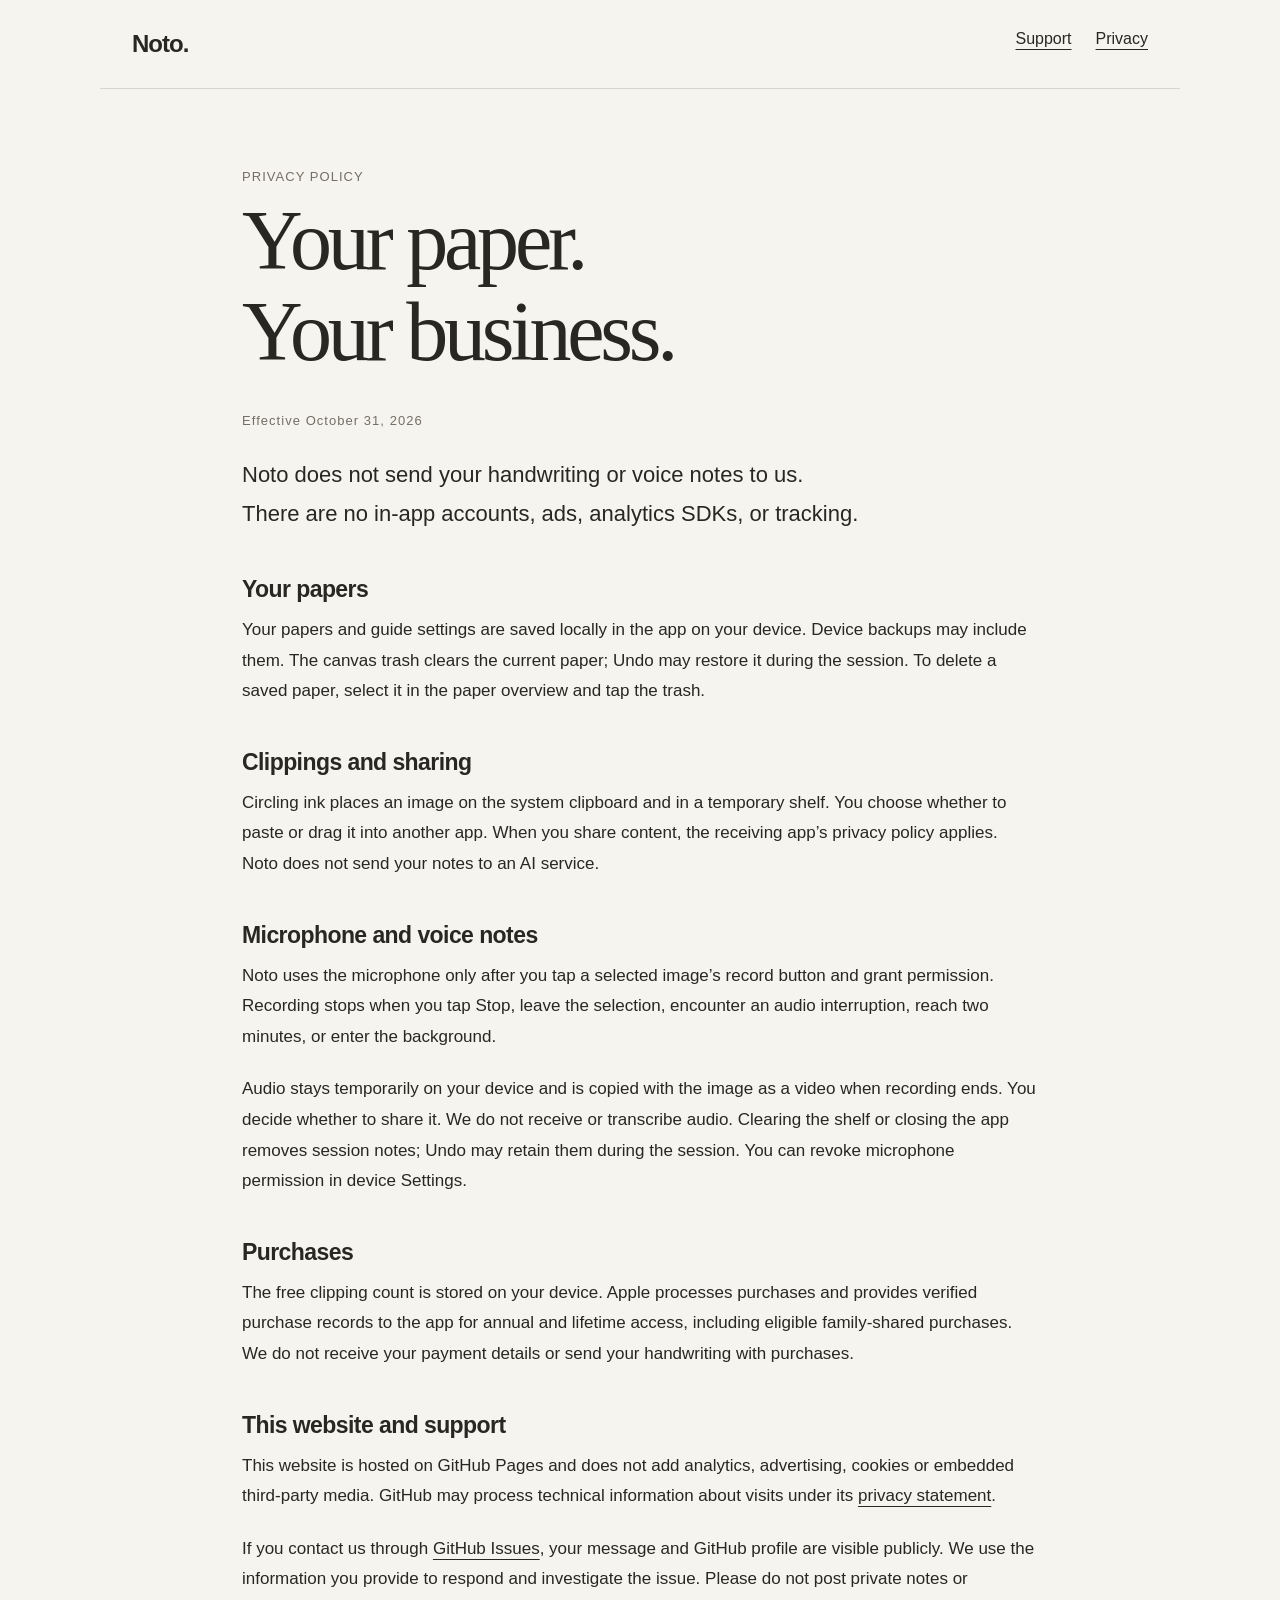
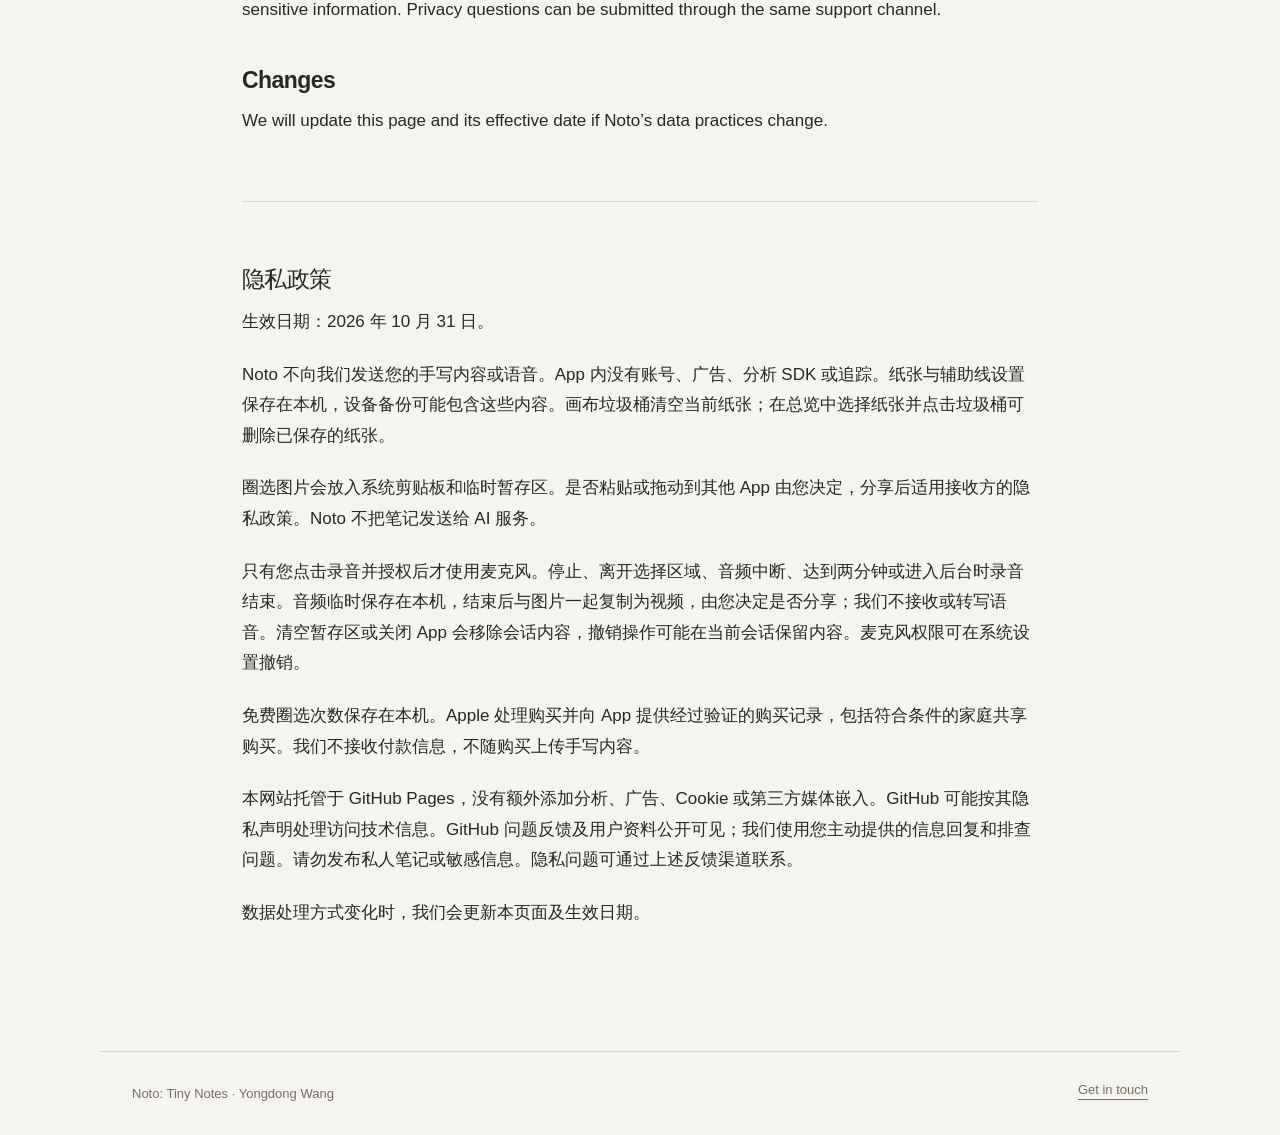
==== privacy.html @ f9ec910e "Publish Noto support and privacy website" ====
<!doctype html><html lang="en"><head><meta charset="utf-8"><meta name="viewport" content="width=device-width,initial-scale=1"><meta name="description" content="Noto: Tiny Notes — a quiet place to write. Support, help and privacy."><title>Privacy · Noto</title><link rel="stylesheet" href="style.css"></head><body><header><a class="brand" href="index.html">Noto.</a><nav aria-label="Main navigation"><a href="support.html">Support</a><a href="privacy.html">Privacy</a></nav></header><main><div class="eyebrow">PRIVACY POLICY</div><h1>Your paper.<br>Your business.</h1><p class="meta">Effective October 31, 2026</p><p class="lead">Noto does not send your handwriting or voice notes to us. There are no in-app accounts, ads, analytics SDKs, or tracking.</p><h2>Your papers</h2><p>Your papers and guide settings are saved locally in the app on your device. Device backups may include them. The canvas trash clears the current paper; Undo may restore it during the session. To delete a saved paper, select it in the paper overview and tap the trash.</p><h2>Clippings and sharing</h2><p>Circling ink places an image on the system clipboard and in a temporary shelf. You choose whether to paste or drag it into another app. When you share content, the receiving app’s privacy policy applies. Noto does not send your notes to an AI service.</p><h2>Microphone and voice notes</h2><p>Noto uses the microphone only after you tap a selected image’s record button and grant permission. Recording stops when you tap Stop, leave the selection, encounter an audio interruption, reach two minutes, or enter the background.</p><p>Audio stays temporarily on your device and is copied with the image as a video when recording ends. You decide whether to share it. We do not receive or transcribe audio. Clearing the shelf or closing the app removes session notes; Undo may retain them during the session. You can revoke microphone permission in device Settings.</p><h2>Purchases</h2><p>The free clipping count is stored on your device. Apple processes purchases and provides verified purchase records to the app for annual and lifetime access, including eligible family-shared purchases. We do not receive your payment details or send your handwriting with purchases.</p><h2>This website and support</h2><p>This website is hosted on GitHub Pages and does not add analytics, advertising, cookies or embedded third-party media. GitHub may process technical information about visits under its <a href="https://docs.github.com/en/site-policy/privacy-policies/github-general-privacy-statement">privacy statement</a>.</p><p>If you contact us through <a href="https://github.com/mikewang817/noto-support/issues">GitHub Issues</a>, your message and GitHub profile are visible publicly. We use the information you provide to respond and investigate the issue. Please do not post private notes or sensitive information. Privacy questions can be submitted through the same support channel.</p><h2>Changes</h2><p>We will update this page and its effective date if Noto’s data practices change.</p><section class="translation" lang="zh-Hans"><h2>隐私政策</h2><p>生效日期：2026 年 10 月 31 日。</p><p>Noto 不向我们发送您的手写内容或语音。App 内没有账号、广告、分析 SDK 或追踪。纸张与辅助线设置保存在本机，设备备份可能包含这些内容。画布垃圾桶清空当前纸张；在总览中选择纸张并点击垃圾桶可删除已保存的纸张。</p><p>圈选图片会放入系统剪贴板和临时暂存区。是否粘贴或拖动到其他 App 由您决定，分享后适用接收方的隐私政策。Noto 不把笔记发送给 AI 服务。</p><p>只有您点击录音并授权后才使用麦克风。停止、离开选择区域、音频中断、达到两分钟或进入后台时录音结束。音频临时保存在本机，结束后与图片一起复制为视频，由您决定是否分享；我们不接收或转写语音。清空暂存区或关闭 App 会移除会话内容，撤销操作可能在当前会话保留内容。麦克风权限可在系统设置撤销。</p><p>免费圈选次数保存在本机。Apple 处理购买并向 App 提供经过验证的购买记录，包括符合条件的家庭共享购买。我们不接收付款信息，不随购买上传手写内容。</p><p>本网站托管于 GitHub Pages，没有额外添加分析、广告、Cookie 或第三方媒体嵌入。GitHub 可能按其隐私声明处理访问技术信息。GitHub 问题反馈及用户资料公开可见；我们使用您主动提供的信息回复和排查问题。请勿发布私人笔记或敏感信息。隐私问题可通过上述反馈渠道联系。</p><p>数据处理方式变化时，我们会更新本页面及生效日期。</p></section></main><footer><p>Noto: Tiny Notes · Yongdong Wang</p><a href="https://github.com/mikewang817/noto-support/issues">Get in touch</a></footer></body></html>
---- style.css ----
*{box-sizing:border-box}html{background:#f6f4ef;color:#282723;font-family:-apple-system,BlinkMacSystemFont,"Segoe UI",sans-serif}body{margin:0}a{color:inherit;text-underline-offset:5px}a:hover{color:#796344}a:focus-visible{outline:2px solid #796344;outline-offset:6px}header,footer{max-width:1080px;margin:auto;padding:30px 32px;display:flex;justify-content:space-between;gap:24px;flex-wrap:wrap}header{border-bottom:1px solid #d8d4cc}nav{display:flex;gap:24px}.brand{text-decoration:none;font-weight:650;letter-spacing:-.04em;font-size:24px}main{max-width:860px;margin:auto;padding:80px 32px 100px}h1{font-family:Georgia,serif;font-weight:400;font-size:clamp(44px,8vw,84px);line-height:1.08;letter-spacing:-.05em;margin:12px 0 32px}h2{font-size:23px;font-weight:550;letter-spacing:-.025em;margin:42px 0 12px}p,li{font-size:17px;line-height:1.8}p{margin:12px 0 22px}.eyebrow,.meta{font-size:13px;letter-spacing:.08em;color:#746f64}.lead{font-size:22px;max-width:620px}.mark{width:240px;height:180px;object-fit:contain;margin:0 0 28px;mix-blend-mode:multiply}.rule{border:0;border-top:1px solid #d8d4cc;margin:54px 0}.steps{display:grid;grid-template-columns:50px 1fr;gap:12px;margin:32px 0}.steps span{font-family:Georgia,serif;color:#8b8170;font-size:28px}.steps h2{margin:0}.steps p{margin-top:6px}.links{display:flex;gap:28px;flex-wrap:wrap;margin-top:36px}.translation{border-top:1px solid #d8d4cc;margin-top:64px;padding-top:20px}footer{border-top:1px solid #d8d4cc;color:#746f64;font-size:13px}footer p{font-size:13px;margin:0}details{border-bottom:1px solid #d8d4cc;padding:22px 0}summary{cursor:pointer;font-size:19px;line-height:1.5}details p{max-width:700px}.notice{border-left:2px solid #b8ac97;padding-left:20px}@media(max-width:520px){header,footer{padding:24px}nav{gap:16px}main{padding:52px 24px 72px}.lead{font-size:20px}}
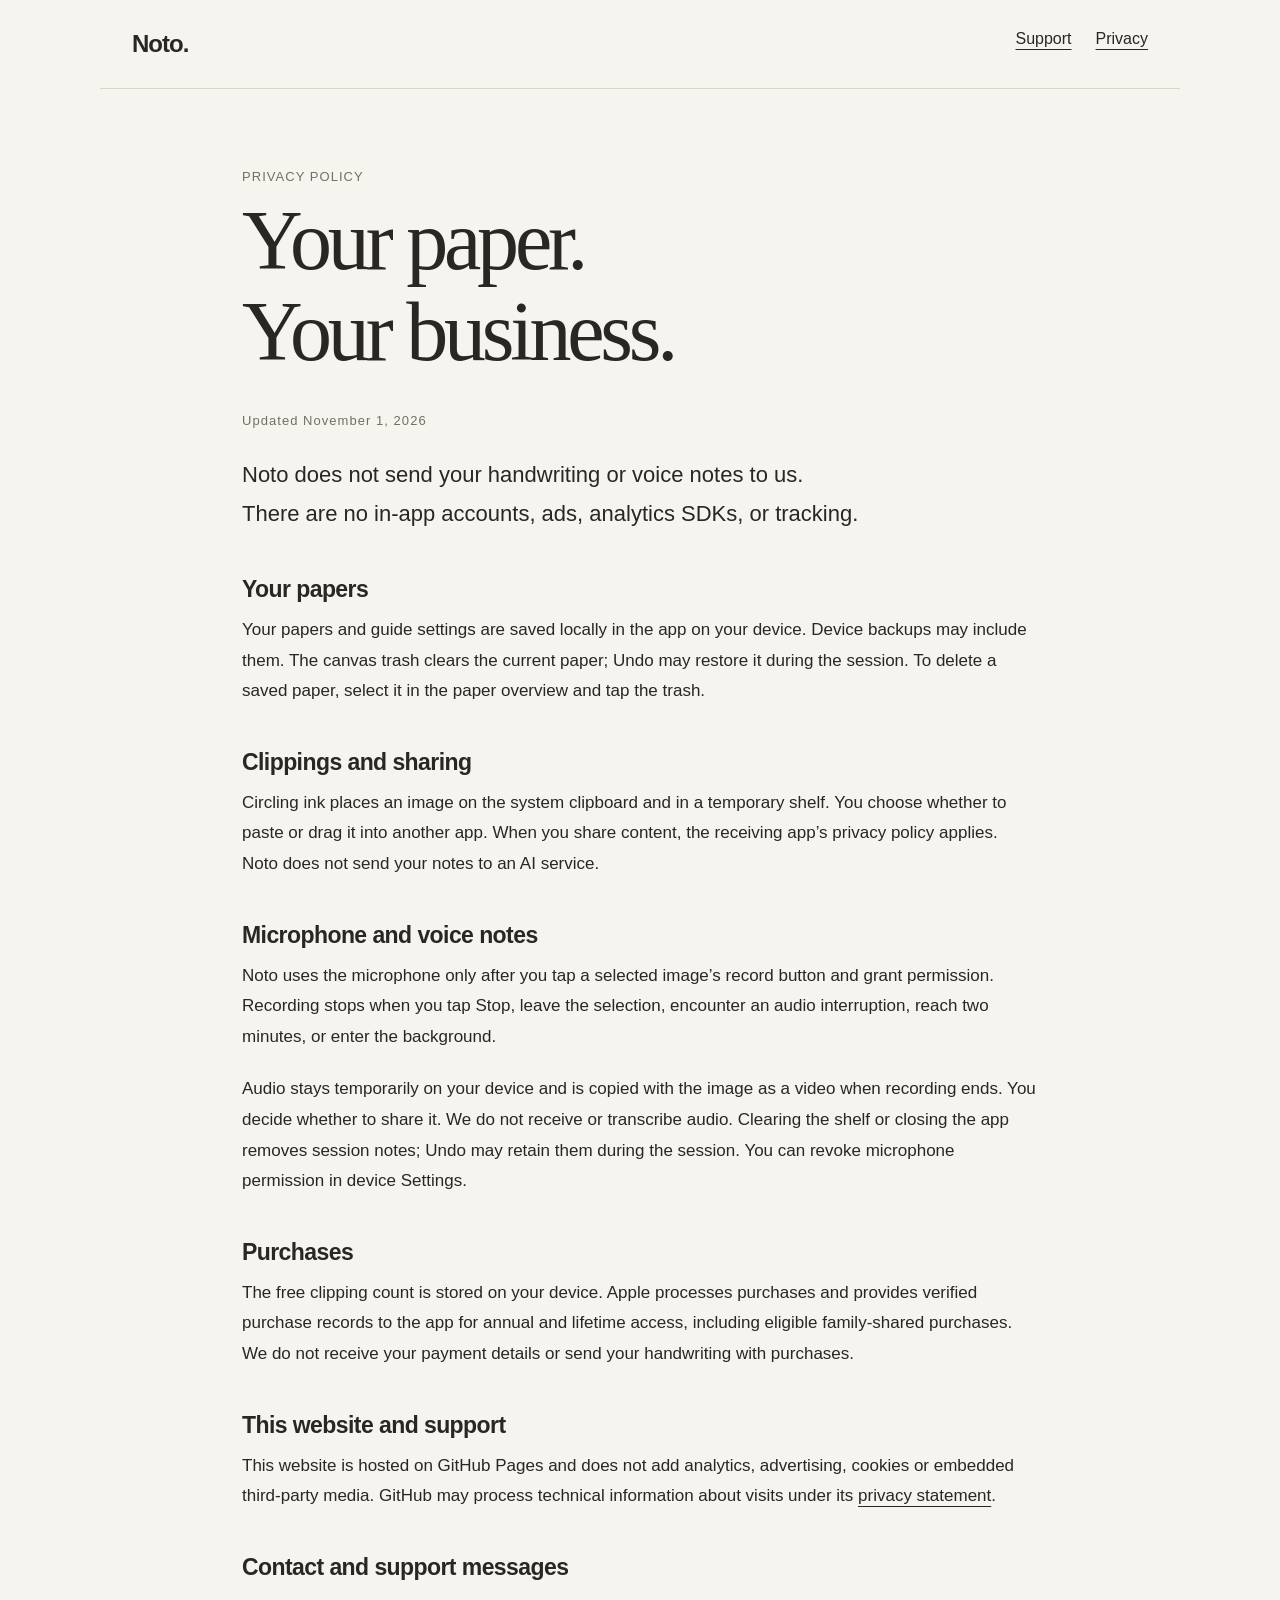
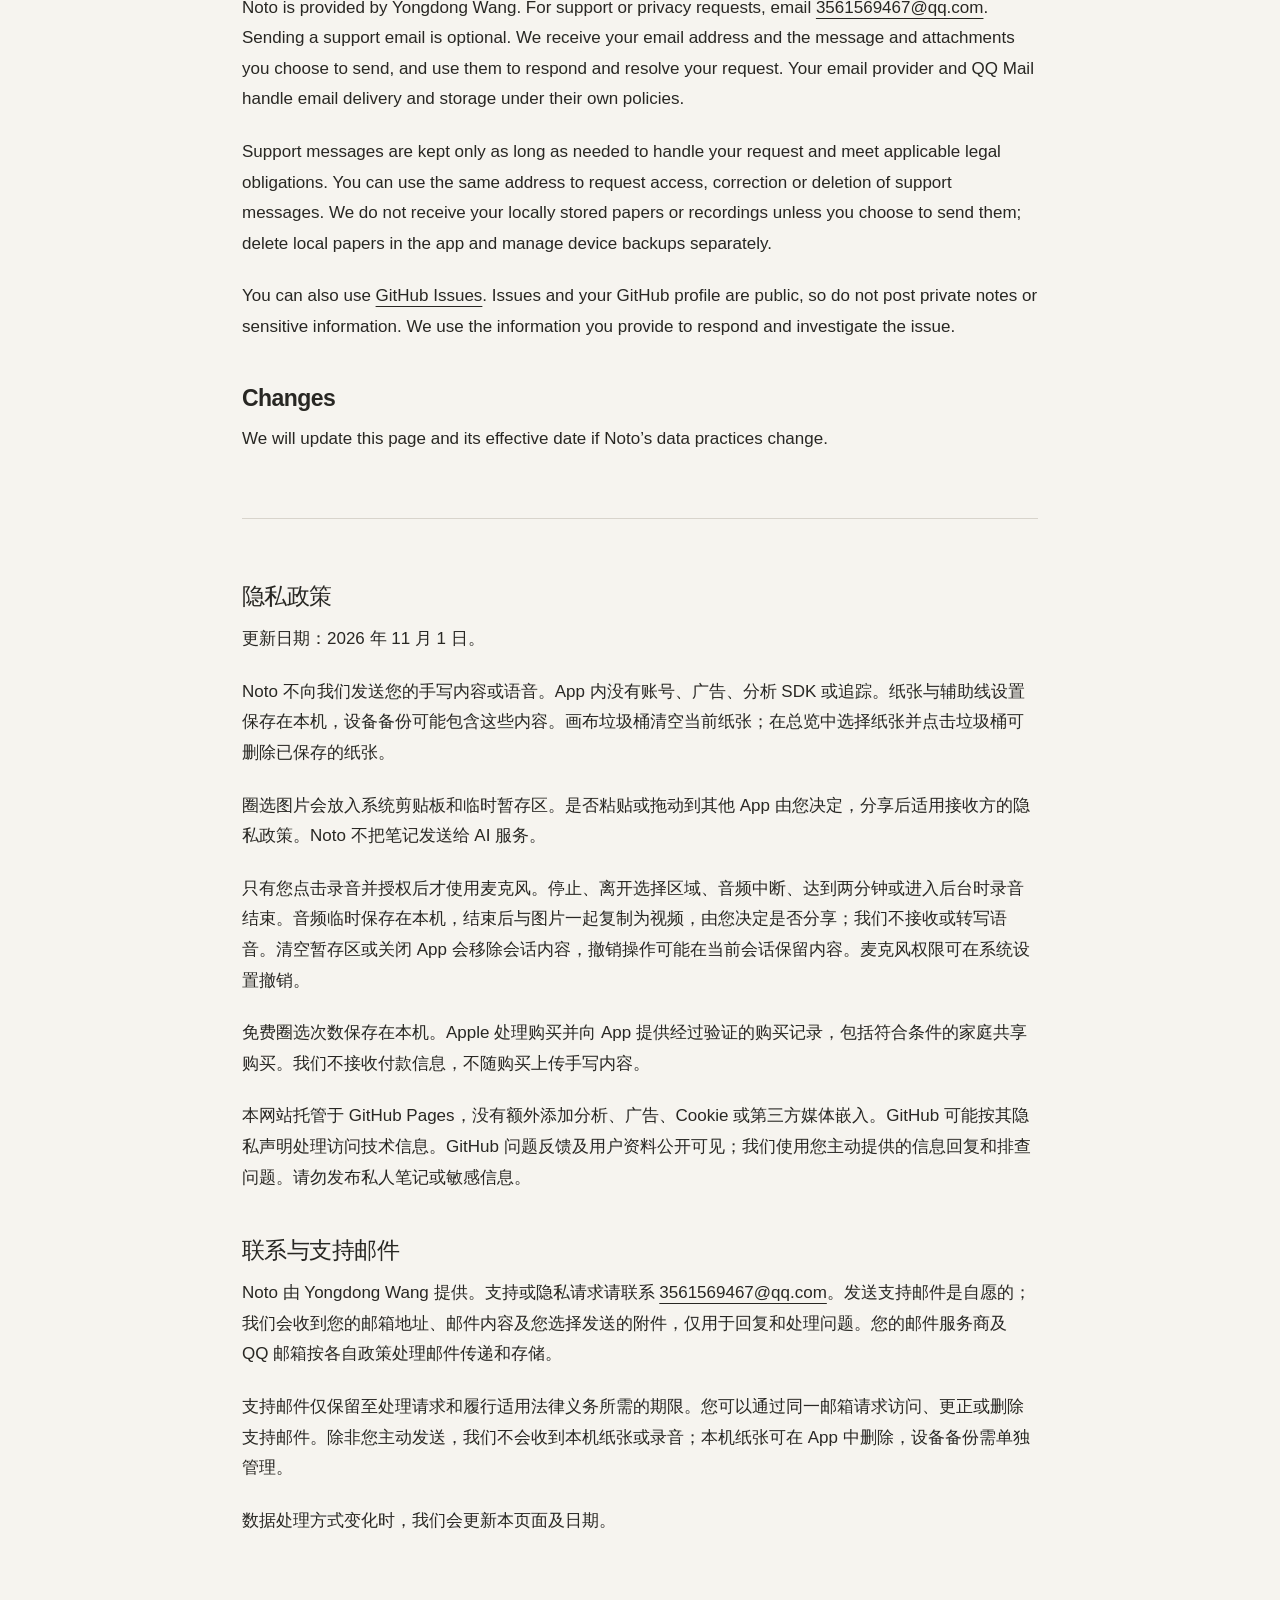
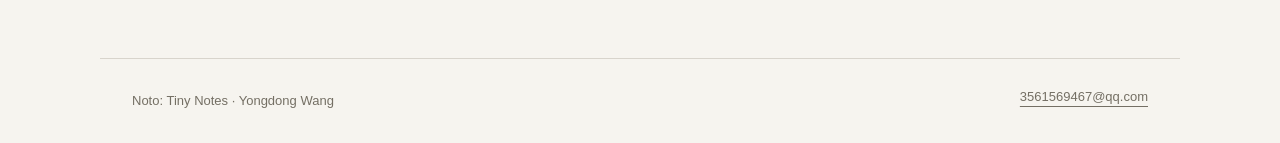
==== commit 84118240: "Clarify Noto privacy policy and email support handling" ====
--- a/privacy.html
+++ b/privacy.html
@@ -1 +1 @@
-<!doctype html><html lang="en"><head><meta charset="utf-8"><meta name="viewport" content="width=device-width,initial-scale=1"><meta name="description" content="Noto: Tiny Notes — a quiet place to write. Support, help and privacy."><title>Privacy · Noto</title><link rel="stylesheet" href="style.css"></head><body><header><a class="brand" href="index.html">Noto.</a><nav aria-label="Main navigation"><a href="support.html">Support</a><a href="privacy.html">Privacy</a></nav></header><main><div class="eyebrow">PRIVACY POLICY</div><h1>Your paper.<br>Your business.</h1><p class="meta">Effective October 31, 2026</p><p class="lead">Noto does not send your handwriting or voice notes to us. There are no in-app accounts, ads, analytics SDKs, or tracking.</p><h2>Your papers</h2><p>Your papers and guide settings are saved locally in the app on your device. Device backups may include them. The canvas trash clears the current paper; Undo may restore it during the session. To delete a saved paper, select it in the paper overview and tap the trash.</p><h2>Clippings and sharing</h2><p>Circling ink places an image on the system clipboard and in a temporary shelf. You choose whether to paste or drag it into another app. When you share content, the receiving app’s privacy policy applies. Noto does not send your notes to an AI service.</p><h2>Microphone and voice notes</h2><p>Noto uses the microphone only after you tap a selected image’s record button and grant permission. Recording stops when you tap Stop, leave the selection, encounter an audio interruption, reach two minutes, or enter the background.</p><p>Audio stays temporarily on your device and is copied with the image as a video when recording ends. You decide whether to share it. We do not receive or transcribe audio. Clearing the shelf or closing the app removes session notes; Undo may retain them during the session. You can revoke microphone permission in device Settings.</p><h2>Purchases</h2><p>The free clipping count is stored on your device. Apple processes purchases and provides verified purchase records to the app for annual and lifetime access, including eligible family-shared purchases. We do not receive your payment details or send your handwriting with purchases.</p><h2>This website and support</h2><p>This website is hosted on GitHub Pages and does not add analytics, advertising, cookies or embedded third-party media. GitHub may process technical information about visits under its <a href="https://docs.github.com/en/site-policy/privacy-policies/github-general-privacy-statement">privacy statement</a>.</p><p>If you contact us through <a href="https://github.com/mikewang817/noto-support/issues">GitHub Issues</a>, your message and GitHub profile are visible publicly. We use the information you provide to respond and investigate the issue. Please do not post private notes or sensitive information. Privacy questions can be submitted through the same support channel.</p><h2>Changes</h2><p>We will update this page and its effective date if Noto’s data practices change.</p><section class="translation" lang="zh-Hans"><h2>隐私政策</h2><p>生效日期：2026 年 10 月 31 日。</p><p>Noto 不向我们发送您的手写内容或语音。App 内没有账号、广告、分析 SDK 或追踪。纸张与辅助线设置保存在本机，设备备份可能包含这些内容。画布垃圾桶清空当前纸张；在总览中选择纸张并点击垃圾桶可删除已保存的纸张。</p><p>圈选图片会放入系统剪贴板和临时暂存区。是否粘贴或拖动到其他 App 由您决定，分享后适用接收方的隐私政策。Noto 不把笔记发送给 AI 服务。</p><p>只有您点击录音并授权后才使用麦克风。停止、离开选择区域、音频中断、达到两分钟或进入后台时录音结束。音频临时保存在本机，结束后与图片一起复制为视频，由您决定是否分享；我们不接收或转写语音。清空暂存区或关闭 App 会移除会话内容，撤销操作可能在当前会话保留内容。麦克风权限可在系统设置撤销。</p><p>免费圈选次数保存在本机。Apple 处理购买并向 App 提供经过验证的购买记录，包括符合条件的家庭共享购买。我们不接收付款信息，不随购买上传手写内容。</p><p>本网站托管于 GitHub Pages，没有额外添加分析、广告、Cookie 或第三方媒体嵌入。GitHub 可能按其隐私声明处理访问技术信息。GitHub 问题反馈及用户资料公开可见；我们使用您主动提供的信息回复和排查问题。请勿发布私人笔记或敏感信息。隐私问题可通过上述反馈渠道联系。</p><p>数据处理方式变化时，我们会更新本页面及生效日期。</p></section></main><footer><p>Noto: Tiny Notes · Yongdong Wang</p><a href="https://github.com/mikewang817/noto-support/issues">Get in touch</a></footer></body></html>+<!doctype html><html lang="en"><head><meta charset="utf-8"><meta name="viewport" content="width=device-width,initial-scale=1"><meta name="description" content="Noto: Tiny Notes — a quiet place to write. Support, help and privacy."><title>Privacy · Noto</title><link rel="stylesheet" href="style.css"></head><body><header><a class="brand" href="index.html">Noto.</a><nav aria-label="Main navigation"><a href="support.html">Support</a><a href="privacy.html">Privacy</a></nav></header><main><div class="eyebrow">PRIVACY POLICY</div><h1>Your paper.<br>Your business.</h1><p class="meta">Updated November 1, 2026</p><p class="lead">Noto does not send your handwriting or voice notes to us. There are no in-app accounts, ads, analytics SDKs, or tracking.</p><h2>Your papers</h2><p>Your papers and guide settings are saved locally in the app on your device. Device backups may include them. The canvas trash clears the current paper; Undo may restore it during the session. To delete a saved paper, select it in the paper overview and tap the trash.</p><h2>Clippings and sharing</h2><p>Circling ink places an image on the system clipboard and in a temporary shelf. You choose whether to paste or drag it into another app. When you share content, the receiving app’s privacy policy applies. Noto does not send your notes to an AI service.</p><h2>Microphone and voice notes</h2><p>Noto uses the microphone only after you tap a selected image’s record button and grant permission. Recording stops when you tap Stop, leave the selection, encounter an audio interruption, reach two minutes, or enter the background.</p><p>Audio stays temporarily on your device and is copied with the image as a video when recording ends. You decide whether to share it. We do not receive or transcribe audio. Clearing the shelf or closing the app removes session notes; Undo may retain them during the session. You can revoke microphone permission in device Settings.</p><h2>Purchases</h2><p>The free clipping count is stored on your device. Apple processes purchases and provides verified purchase records to the app for annual and lifetime access, including eligible family-shared purchases. We do not receive your payment details or send your handwriting with purchases.</p><h2>This website and support</h2><p>This website is hosted on GitHub Pages and does not add analytics, advertising, cookies or embedded third-party media. GitHub may process technical information about visits under its <a href="https://docs.github.com/en/site-policy/privacy-policies/github-general-privacy-statement">privacy statement</a>.</p><h2>Contact and support messages</h2><p>Noto is provided by Yongdong Wang. For support or privacy requests, email <a href="mailto:3561569467@qq.com?subject=Noto%20Support">3561569467@qq.com</a>. Sending a support email is optional. We receive your email address and the message and attachments you choose to send, and use them to respond and resolve your request. Your email provider and QQ Mail handle email delivery and storage under their own policies.</p><p>Support messages are kept only as long as needed to handle your request and meet applicable legal obligations. You can use the same address to request access, correction or deletion of support messages. We do not receive your locally stored papers or recordings unless you choose to send them; delete local papers in the app and manage device backups separately.</p><p>You can also use <a href="https://github.com/mikewang817/noto-support/issues">GitHub Issues</a>. Issues and your GitHub profile are public, so do not post private notes or sensitive information. We use the information you provide to respond and investigate the issue.</p><h2>Changes</h2><p>We will update this page and its effective date if Noto’s data practices change.</p><section class="translation" lang="zh-Hans"><h2>隐私政策</h2><p>更新日期：2026 年 11 月 1 日。</p><p>Noto 不向我们发送您的手写内容或语音。App 内没有账号、广告、分析 SDK 或追踪。纸张与辅助线设置保存在本机，设备备份可能包含这些内容。画布垃圾桶清空当前纸张；在总览中选择纸张并点击垃圾桶可删除已保存的纸张。</p><p>圈选图片会放入系统剪贴板和临时暂存区。是否粘贴或拖动到其他 App 由您决定，分享后适用接收方的隐私政策。Noto 不把笔记发送给 AI 服务。</p><p>只有您点击录音并授权后才使用麦克风。停止、离开选择区域、音频中断、达到两分钟或进入后台时录音结束。音频临时保存在本机，结束后与图片一起复制为视频，由您决定是否分享；我们不接收或转写语音。清空暂存区或关闭 App 会移除会话内容，撤销操作可能在当前会话保留内容。麦克风权限可在系统设置撤销。</p><p>免费圈选次数保存在本机。Apple 处理购买并向 App 提供经过验证的购买记录，包括符合条件的家庭共享购买。我们不接收付款信息，不随购买上传手写内容。</p><p>本网站托管于 GitHub Pages，没有额外添加分析、广告、Cookie 或第三方媒体嵌入。GitHub 可能按其隐私声明处理访问技术信息。GitHub 问题反馈及用户资料公开可见；我们使用您主动提供的信息回复和排查问题。请勿发布私人笔记或敏感信息。</p><h2>联系与支持邮件</h2><p>Noto 由 Yongdong Wang 提供。支持或隐私请求请联系 <a href="mailto:3561569467@qq.com?subject=Noto%20Support">3561569467@qq.com</a>。发送支持邮件是自愿的；我们会收到您的邮箱地址、邮件内容及您选择发送的附件，仅用于回复和处理问题。您的邮件服务商及 QQ 邮箱按各自政策处理邮件传递和存储。</p><p>支持邮件仅保留至处理请求和履行适用法律义务所需的期限。您可以通过同一邮箱请求访问、更正或删除支持邮件。除非您主动发送，我们不会收到本机纸张或录音；本机纸张可在 App 中删除，设备备份需单独管理。</p><p>数据处理方式变化时，我们会更新本页面及日期。</p></section></main><footer><p>Noto: Tiny Notes · Yongdong Wang</p><a href="mailto:3561569467@qq.com?subject=Noto%20Support">3561569467@qq.com</a></footer></body></html>
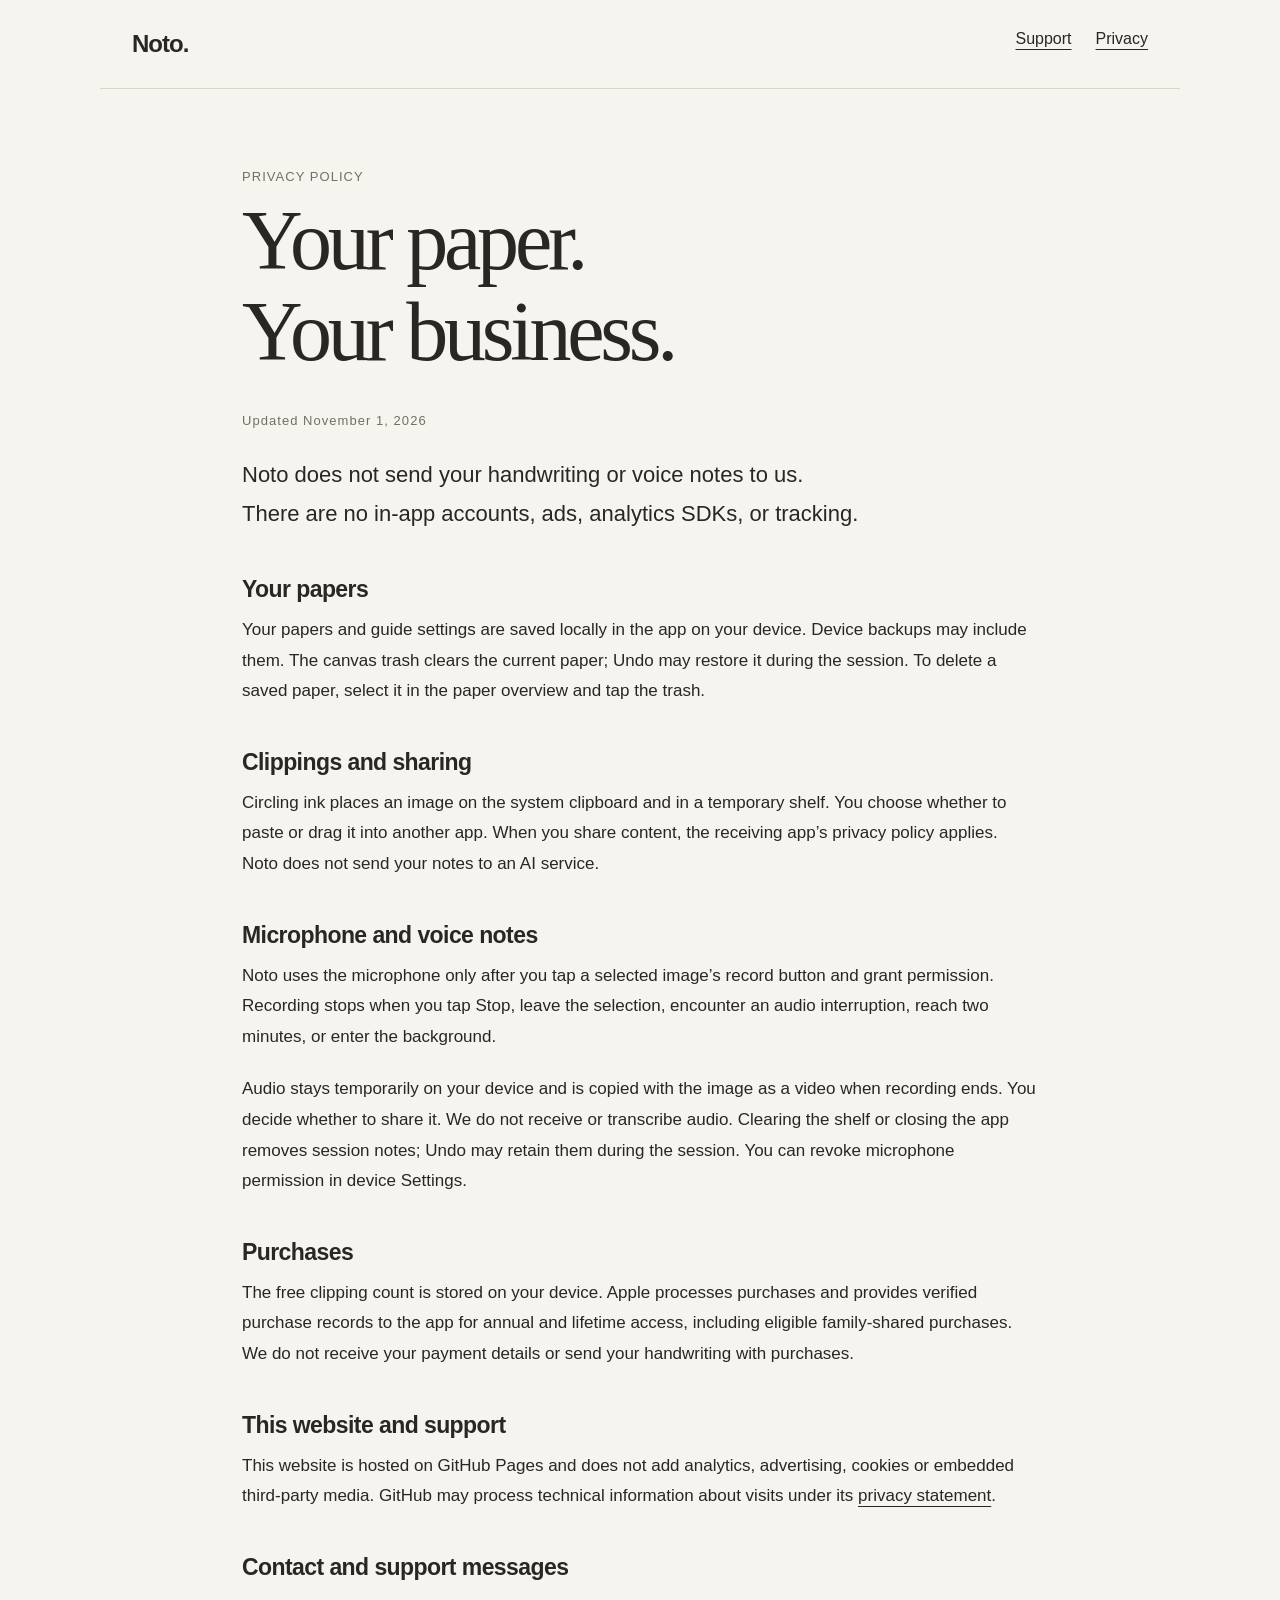
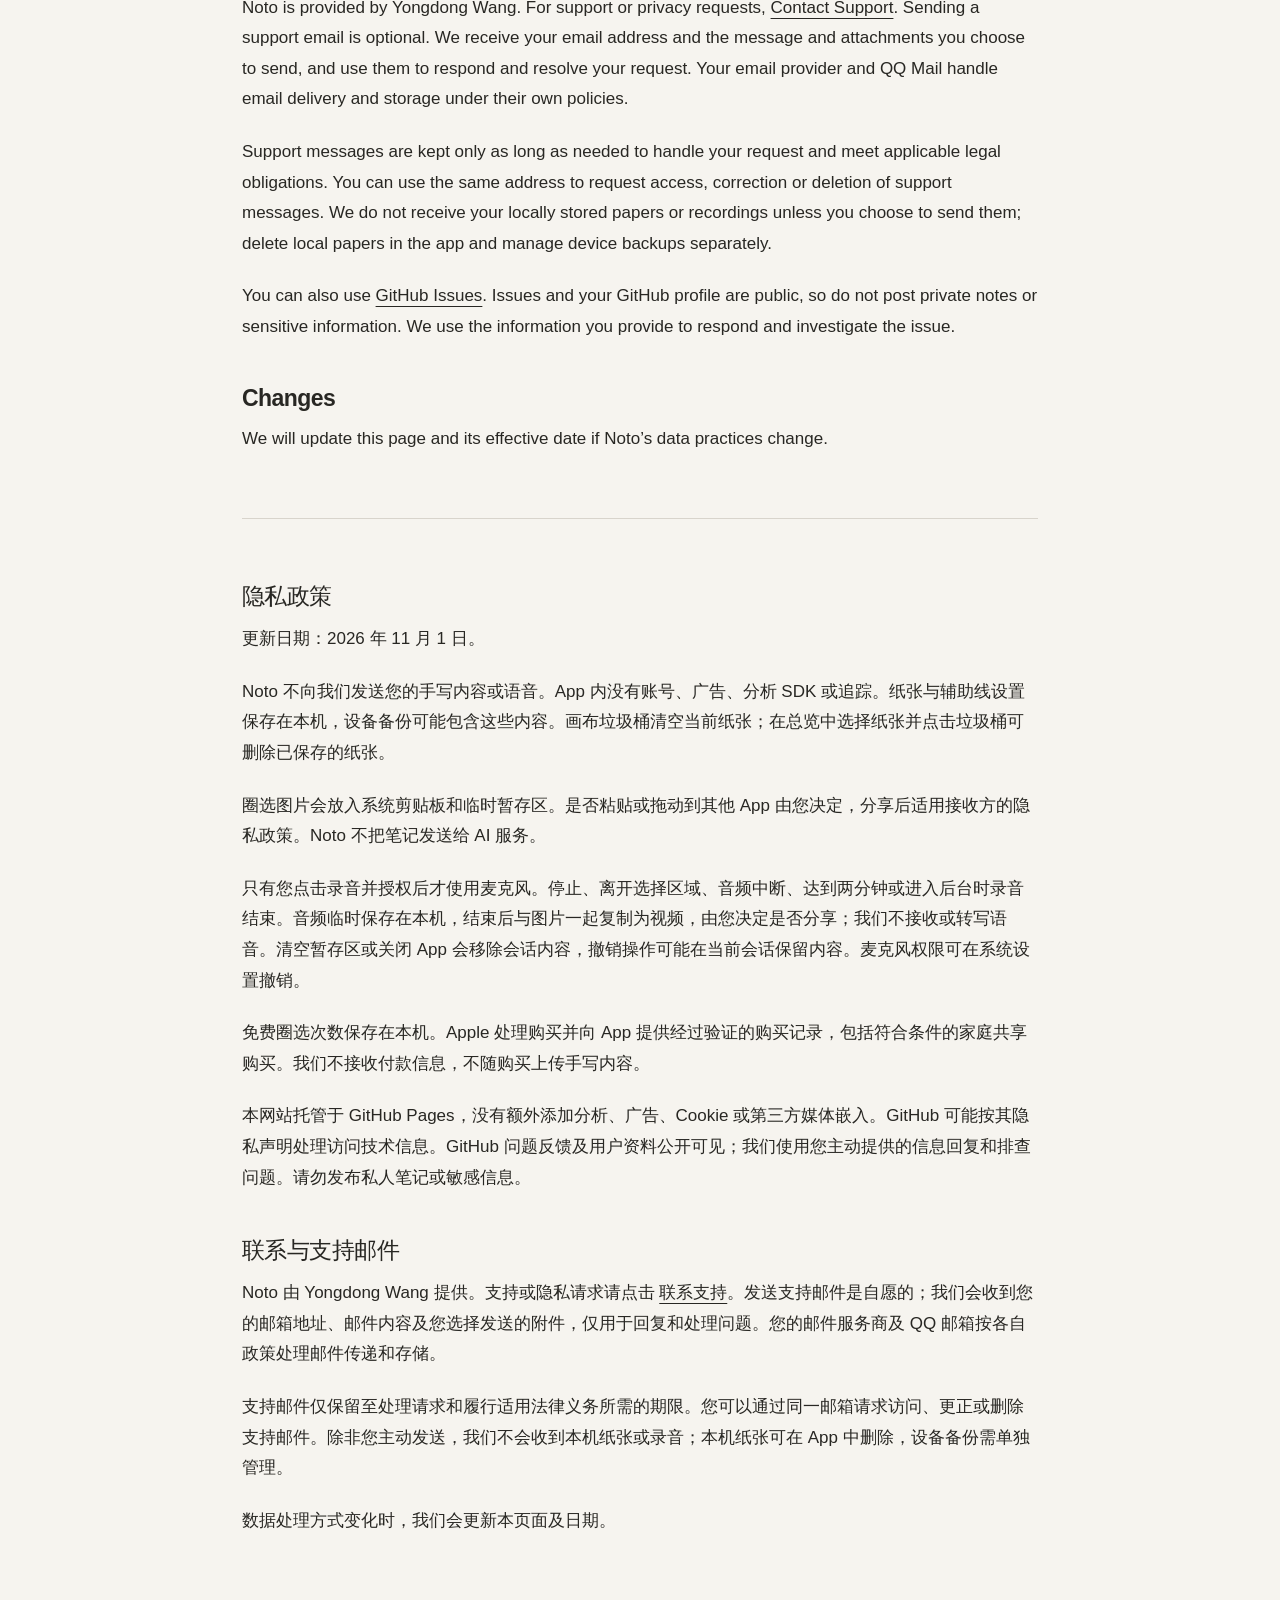
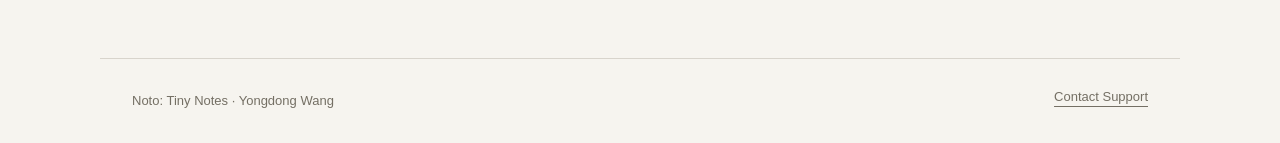
==== commit b5a546fd: "Use contact labels instead of displaying email addresses" ====
--- a/privacy.html
+++ b/privacy.html
@@ -1 +1 @@
-<!doctype html><html lang="en"><head><meta charset="utf-8"><meta name="viewport" content="width=device-width,initial-scale=1"><meta name="description" content="Noto: Tiny Notes — a quiet place to write. Support, help and privacy."><title>Privacy · Noto</title><link rel="stylesheet" href="style.css"></head><body><header><a class="brand" href="index.html">Noto.</a><nav aria-label="Main navigation"><a href="support.html">Support</a><a href="privacy.html">Privacy</a></nav></header><main><div class="eyebrow">PRIVACY POLICY</div><h1>Your paper.<br>Your business.</h1><p class="meta">Updated November 1, 2026</p><p class="lead">Noto does not send your handwriting or voice notes to us. There are no in-app accounts, ads, analytics SDKs, or tracking.</p><h2>Your papers</h2><p>Your papers and guide settings are saved locally in the app on your device. Device backups may include them. The canvas trash clears the current paper; Undo may restore it during the session. To delete a saved paper, select it in the paper overview and tap the trash.</p><h2>Clippings and sharing</h2><p>Circling ink places an image on the system clipboard and in a temporary shelf. You choose whether to paste or drag it into another app. When you share content, the receiving app’s privacy policy applies. Noto does not send your notes to an AI service.</p><h2>Microphone and voice notes</h2><p>Noto uses the microphone only after you tap a selected image’s record button and grant permission. Recording stops when you tap Stop, leave the selection, encounter an audio interruption, reach two minutes, or enter the background.</p><p>Audio stays temporarily on your device and is copied with the image as a video when recording ends. You decide whether to share it. We do not receive or transcribe audio. Clearing the shelf or closing the app removes session notes; Undo may retain them during the session. You can revoke microphone permission in device Settings.</p><h2>Purchases</h2><p>The free clipping count is stored on your device. Apple processes purchases and provides verified purchase records to the app for annual and lifetime access, including eligible family-shared purchases. We do not receive your payment details or send your handwriting with purchases.</p><h2>This website and support</h2><p>This website is hosted on GitHub Pages and does not add analytics, advertising, cookies or embedded third-party media. GitHub may process technical information about visits under its <a href="https://docs.github.com/en/site-policy/privacy-policies/github-general-privacy-statement">privacy statement</a>.</p><h2>Contact and support messages</h2><p>Noto is provided by Yongdong Wang. For support or privacy requests, email <a href="mailto:3561569467@qq.com?subject=Noto%20Support">3561569467@qq.com</a>. Sending a support email is optional. We receive your email address and the message and attachments you choose to send, and use them to respond and resolve your request. Your email provider and QQ Mail handle email delivery and storage under their own policies.</p><p>Support messages are kept only as long as needed to handle your request and meet applicable legal obligations. You can use the same address to request access, correction or deletion of support messages. We do not receive your locally stored papers or recordings unless you choose to send them; delete local papers in the app and manage device backups separately.</p><p>You can also use <a href="https://github.com/mikewang817/noto-support/issues">GitHub Issues</a>. Issues and your GitHub profile are public, so do not post private notes or sensitive information. We use the information you provide to respond and investigate the issue.</p><h2>Changes</h2><p>We will update this page and its effective date if Noto’s data practices change.</p><section class="translation" lang="zh-Hans"><h2>隐私政策</h2><p>更新日期：2026 年 11 月 1 日。</p><p>Noto 不向我们发送您的手写内容或语音。App 内没有账号、广告、分析 SDK 或追踪。纸张与辅助线设置保存在本机，设备备份可能包含这些内容。画布垃圾桶清空当前纸张；在总览中选择纸张并点击垃圾桶可删除已保存的纸张。</p><p>圈选图片会放入系统剪贴板和临时暂存区。是否粘贴或拖动到其他 App 由您决定，分享后适用接收方的隐私政策。Noto 不把笔记发送给 AI 服务。</p><p>只有您点击录音并授权后才使用麦克风。停止、离开选择区域、音频中断、达到两分钟或进入后台时录音结束。音频临时保存在本机，结束后与图片一起复制为视频，由您决定是否分享；我们不接收或转写语音。清空暂存区或关闭 App 会移除会话内容，撤销操作可能在当前会话保留内容。麦克风权限可在系统设置撤销。</p><p>免费圈选次数保存在本机。Apple 处理购买并向 App 提供经过验证的购买记录，包括符合条件的家庭共享购买。我们不接收付款信息，不随购买上传手写内容。</p><p>本网站托管于 GitHub Pages，没有额外添加分析、广告、Cookie 或第三方媒体嵌入。GitHub 可能按其隐私声明处理访问技术信息。GitHub 问题反馈及用户资料公开可见；我们使用您主动提供的信息回复和排查问题。请勿发布私人笔记或敏感信息。</p><h2>联系与支持邮件</h2><p>Noto 由 Yongdong Wang 提供。支持或隐私请求请联系 <a href="mailto:3561569467@qq.com?subject=Noto%20Support">3561569467@qq.com</a>。发送支持邮件是自愿的；我们会收到您的邮箱地址、邮件内容及您选择发送的附件，仅用于回复和处理问题。您的邮件服务商及 QQ 邮箱按各自政策处理邮件传递和存储。</p><p>支持邮件仅保留至处理请求和履行适用法律义务所需的期限。您可以通过同一邮箱请求访问、更正或删除支持邮件。除非您主动发送，我们不会收到本机纸张或录音；本机纸张可在 App 中删除，设备备份需单独管理。</p><p>数据处理方式变化时，我们会更新本页面及日期。</p></section></main><footer><p>Noto: Tiny Notes · Yongdong Wang</p><a href="mailto:3561569467@qq.com?subject=Noto%20Support">3561569467@qq.com</a></footer></body></html>+<!doctype html><html lang="en"><head><meta charset="utf-8"><meta name="viewport" content="width=device-width,initial-scale=1"><meta name="description" content="Noto: Tiny Notes — a quiet place to write. Support, help and privacy."><title>Privacy · Noto</title><link rel="stylesheet" href="style.css"></head><body><header><a class="brand" href="index.html">Noto.</a><nav aria-label="Main navigation"><a href="support.html">Support</a><a href="privacy.html">Privacy</a></nav></header><main><div class="eyebrow">PRIVACY POLICY</div><h1>Your paper.<br>Your business.</h1><p class="meta">Updated November 1, 2026</p><p class="lead">Noto does not send your handwriting or voice notes to us. There are no in-app accounts, ads, analytics SDKs, or tracking.</p><h2>Your papers</h2><p>Your papers and guide settings are saved locally in the app on your device. Device backups may include them. The canvas trash clears the current paper; Undo may restore it during the session. To delete a saved paper, select it in the paper overview and tap the trash.</p><h2>Clippings and sharing</h2><p>Circling ink places an image on the system clipboard and in a temporary shelf. You choose whether to paste or drag it into another app. When you share content, the receiving app’s privacy policy applies. Noto does not send your notes to an AI service.</p><h2>Microphone and voice notes</h2><p>Noto uses the microphone only after you tap a selected image’s record button and grant permission. Recording stops when you tap Stop, leave the selection, encounter an audio interruption, reach two minutes, or enter the background.</p><p>Audio stays temporarily on your device and is copied with the image as a video when recording ends. You decide whether to share it. We do not receive or transcribe audio. Clearing the shelf or closing the app removes session notes; Undo may retain them during the session. You can revoke microphone permission in device Settings.</p><h2>Purchases</h2><p>The free clipping count is stored on your device. Apple processes purchases and provides verified purchase records to the app for annual and lifetime access, including eligible family-shared purchases. We do not receive your payment details or send your handwriting with purchases.</p><h2>This website and support</h2><p>This website is hosted on GitHub Pages and does not add analytics, advertising, cookies or embedded third-party media. GitHub may process technical information about visits under its <a href="https://docs.github.com/en/site-policy/privacy-policies/github-general-privacy-statement">privacy statement</a>.</p><h2>Contact and support messages</h2><p>Noto is provided by Yongdong Wang. For support or privacy requests, <a href="mailto:3561569467@qq.com?subject=Noto%20Support">Contact Support</a>. Sending a support email is optional. We receive your email address and the message and attachments you choose to send, and use them to respond and resolve your request. Your email provider and QQ Mail handle email delivery and storage under their own policies.</p><p>Support messages are kept only as long as needed to handle your request and meet applicable legal obligations. You can use the same address to request access, correction or deletion of support messages. We do not receive your locally stored papers or recordings unless you choose to send them; delete local papers in the app and manage device backups separately.</p><p>You can also use <a href="https://github.com/mikewang817/noto-support/issues">GitHub Issues</a>. Issues and your GitHub profile are public, so do not post private notes or sensitive information. We use the information you provide to respond and investigate the issue.</p><h2>Changes</h2><p>We will update this page and its effective date if Noto’s data practices change.</p><section class="translation" lang="zh-Hans"><h2>隐私政策</h2><p>更新日期：2026 年 11 月 1 日。</p><p>Noto 不向我们发送您的手写内容或语音。App 内没有账号、广告、分析 SDK 或追踪。纸张与辅助线设置保存在本机，设备备份可能包含这些内容。画布垃圾桶清空当前纸张；在总览中选择纸张并点击垃圾桶可删除已保存的纸张。</p><p>圈选图片会放入系统剪贴板和临时暂存区。是否粘贴或拖动到其他 App 由您决定，分享后适用接收方的隐私政策。Noto 不把笔记发送给 AI 服务。</p><p>只有您点击录音并授权后才使用麦克风。停止、离开选择区域、音频中断、达到两分钟或进入后台时录音结束。音频临时保存在本机，结束后与图片一起复制为视频，由您决定是否分享；我们不接收或转写语音。清空暂存区或关闭 App 会移除会话内容，撤销操作可能在当前会话保留内容。麦克风权限可在系统设置撤销。</p><p>免费圈选次数保存在本机。Apple 处理购买并向 App 提供经过验证的购买记录，包括符合条件的家庭共享购买。我们不接收付款信息，不随购买上传手写内容。</p><p>本网站托管于 GitHub Pages，没有额外添加分析、广告、Cookie 或第三方媒体嵌入。GitHub 可能按其隐私声明处理访问技术信息。GitHub 问题反馈及用户资料公开可见；我们使用您主动提供的信息回复和排查问题。请勿发布私人笔记或敏感信息。</p><h2>联系与支持邮件</h2><p>Noto 由 Yongdong Wang 提供。支持或隐私请求请点击 <a href="mailto:3561569467@qq.com?subject=Noto%20Support">联系支持</a>。发送支持邮件是自愿的；我们会收到您的邮箱地址、邮件内容及您选择发送的附件，仅用于回复和处理问题。您的邮件服务商及 QQ 邮箱按各自政策处理邮件传递和存储。</p><p>支持邮件仅保留至处理请求和履行适用法律义务所需的期限。您可以通过同一邮箱请求访问、更正或删除支持邮件。除非您主动发送，我们不会收到本机纸张或录音；本机纸张可在 App 中删除，设备备份需单独管理。</p><p>数据处理方式变化时，我们会更新本页面及日期。</p></section></main><footer><p>Noto: Tiny Notes · Yongdong Wang</p><a href="mailto:3561569467@qq.com?subject=Noto%20Support">Contact Support</a></footer></body></html>
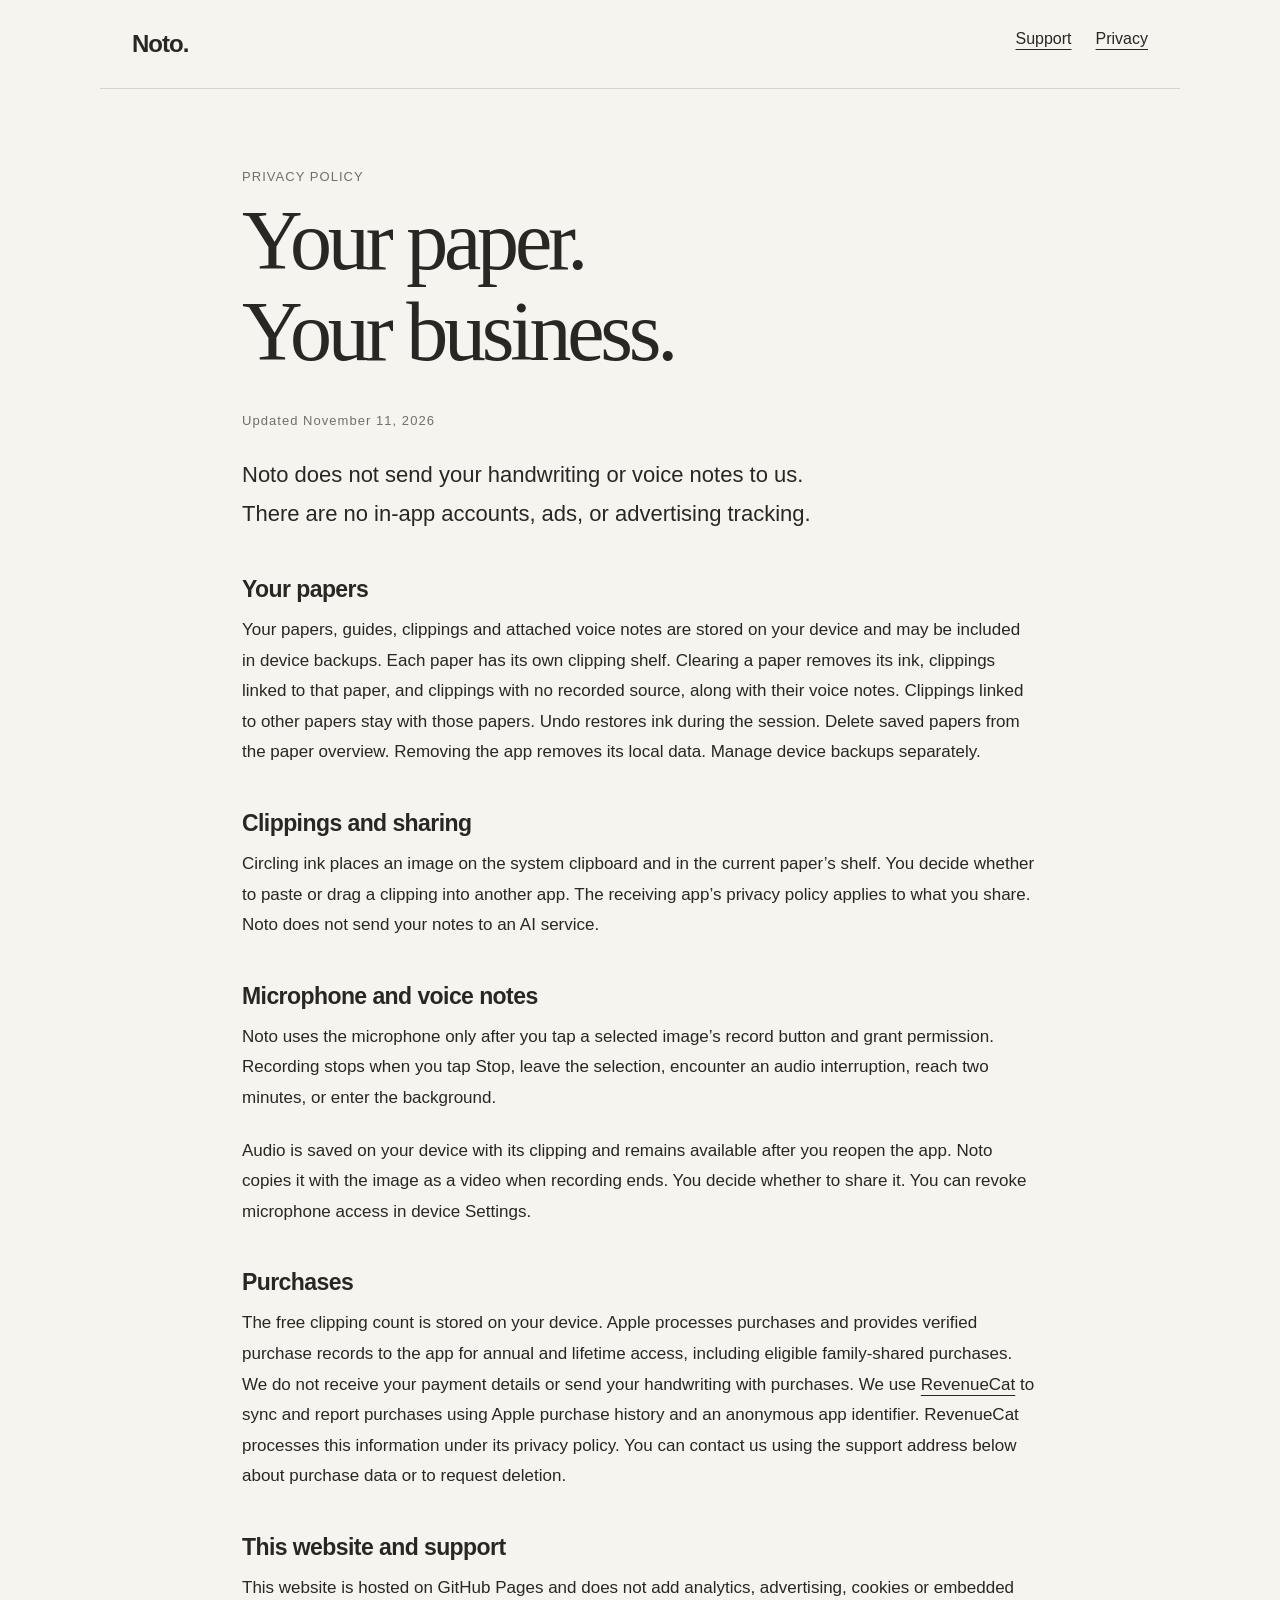
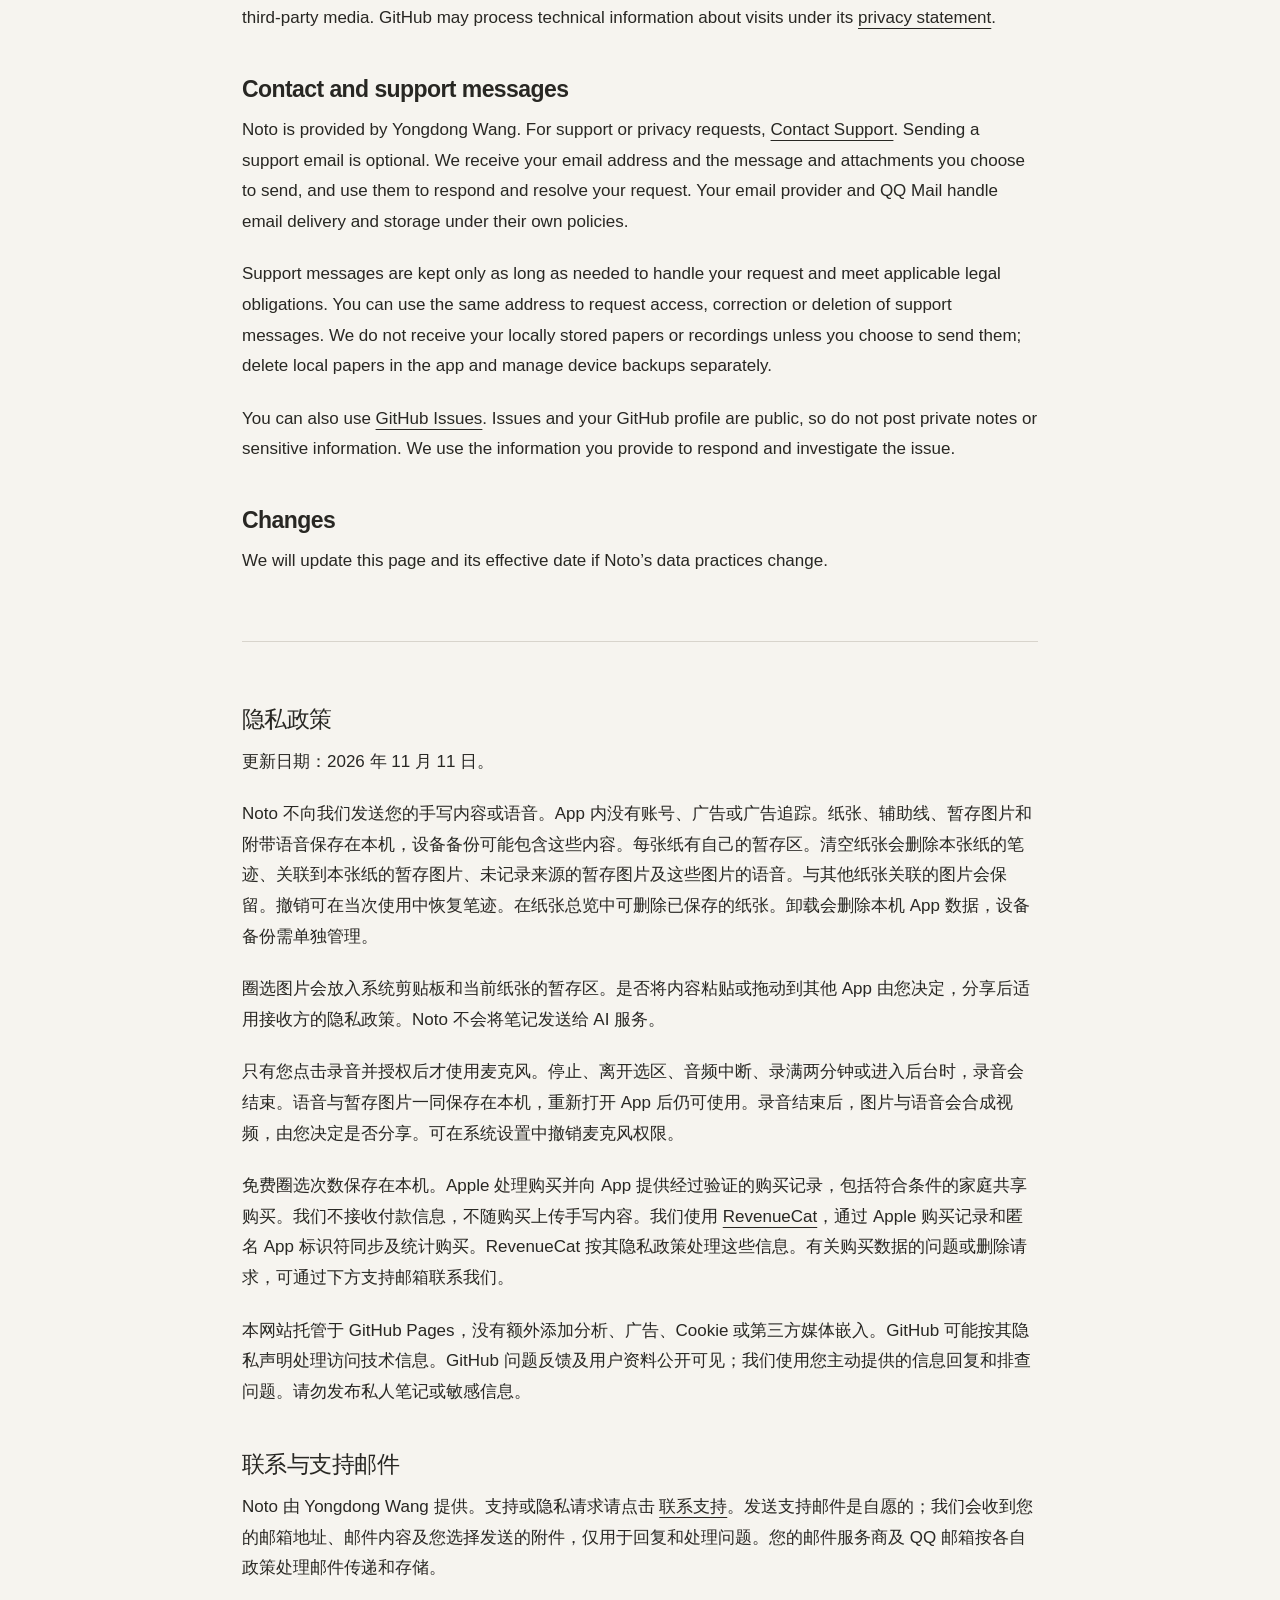
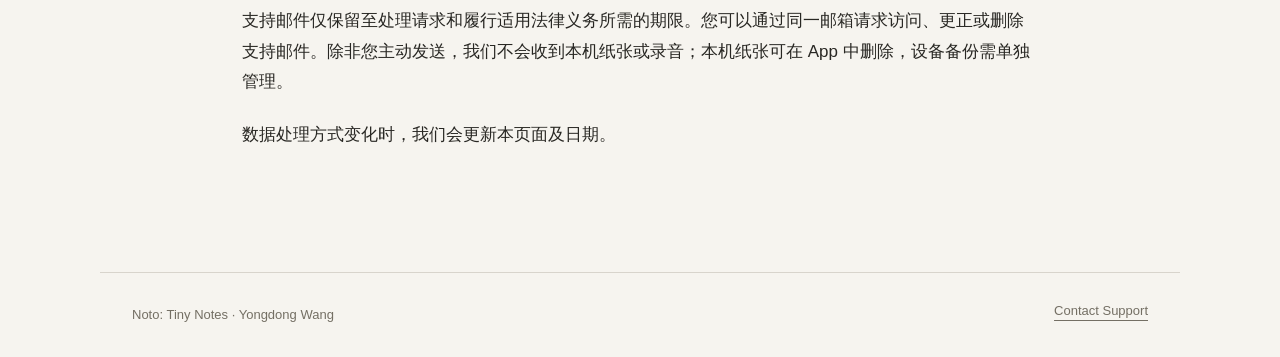
==== commit 1f80bdd0: "Update Noto privacy policy for RevenueCat and current local storage" ====
--- a/privacy.html
+++ b/privacy.html
@@ -1 +1 @@
-<!doctype html><html lang="en"><head><meta charset="utf-8"><meta name="viewport" content="width=device-width,initial-scale=1"><meta name="description" content="Noto: Tiny Notes — a quiet place to write. Support, help and privacy."><title>Privacy · Noto</title><link rel="stylesheet" href="style.css"></head><body><header><a class="brand" href="index.html">Noto.</a><nav aria-label="Main navigation"><a href="support.html">Support</a><a href="privacy.html">Privacy</a></nav></header><main><div class="eyebrow">PRIVACY POLICY</div><h1>Your paper.<br>Your business.</h1><p class="meta">Updated November 1, 2026</p><p class="lead">Noto does not send your handwriting or voice notes to us. There are no in-app accounts, ads, analytics SDKs, or tracking.</p><h2>Your papers</h2><p>Your papers and guide settings are saved locally in the app on your device. Device backups may include them. The canvas trash clears the current paper; Undo may restore it during the session. To delete a saved paper, select it in the paper overview and tap the trash.</p><h2>Clippings and sharing</h2><p>Circling ink places an image on the system clipboard and in a temporary shelf. You choose whether to paste or drag it into another app. When you share content, the receiving app’s privacy policy applies. Noto does not send your notes to an AI service.</p><h2>Microphone and voice notes</h2><p>Noto uses the microphone only after you tap a selected image’s record button and grant permission. Recording stops when you tap Stop, leave the selection, encounter an audio interruption, reach two minutes, or enter the background.</p><p>Audio stays temporarily on your device and is copied with the image as a video when recording ends. You decide whether to share it. We do not receive or transcribe audio. Clearing the shelf or closing the app removes session notes; Undo may retain them during the session. You can revoke microphone permission in device Settings.</p><h2>Purchases</h2><p>The free clipping count is stored on your device. Apple processes purchases and provides verified purchase records to the app for annual and lifetime access, including eligible family-shared purchases. We do not receive your payment details or send your handwriting with purchases.</p><h2>This website and support</h2><p>This website is hosted on GitHub Pages and does not add analytics, advertising, cookies or embedded third-party media. GitHub may process technical information about visits under its <a href="https://docs.github.com/en/site-policy/privacy-policies/github-general-privacy-statement">privacy statement</a>.</p><h2>Contact and support messages</h2><p>Noto is provided by Yongdong Wang. For support or privacy requests, <a href="mailto:3561569467@qq.com?subject=Noto%20Support">Contact Support</a>. Sending a support email is optional. We receive your email address and the message and attachments you choose to send, and use them to respond and resolve your request. Your email provider and QQ Mail handle email delivery and storage under their own policies.</p><p>Support messages are kept only as long as needed to handle your request and meet applicable legal obligations. You can use the same address to request access, correction or deletion of support messages. We do not receive your locally stored papers or recordings unless you choose to send them; delete local papers in the app and manage device backups separately.</p><p>You can also use <a href="https://github.com/mikewang817/noto-support/issues">GitHub Issues</a>. Issues and your GitHub profile are public, so do not post private notes or sensitive information. We use the information you provide to respond and investigate the issue.</p><h2>Changes</h2><p>We will update this page and its effective date if Noto’s data practices change.</p><section class="translation" lang="zh-Hans"><h2>隐私政策</h2><p>更新日期：2026 年 11 月 1 日。</p><p>Noto 不向我们发送您的手写内容或语音。App 内没有账号、广告、分析 SDK 或追踪。纸张与辅助线设置保存在本机，设备备份可能包含这些内容。画布垃圾桶清空当前纸张；在总览中选择纸张并点击垃圾桶可删除已保存的纸张。</p><p>圈选图片会放入系统剪贴板和临时暂存区。是否粘贴或拖动到其他 App 由您决定，分享后适用接收方的隐私政策。Noto 不把笔记发送给 AI 服务。</p><p>只有您点击录音并授权后才使用麦克风。停止、离开选择区域、音频中断、达到两分钟或进入后台时录音结束。音频临时保存在本机，结束后与图片一起复制为视频，由您决定是否分享；我们不接收或转写语音。清空暂存区或关闭 App 会移除会话内容，撤销操作可能在当前会话保留内容。麦克风权限可在系统设置撤销。</p><p>免费圈选次数保存在本机。Apple 处理购买并向 App 提供经过验证的购买记录，包括符合条件的家庭共享购买。我们不接收付款信息，不随购买上传手写内容。</p><p>本网站托管于 GitHub Pages，没有额外添加分析、广告、Cookie 或第三方媒体嵌入。GitHub 可能按其隐私声明处理访问技术信息。GitHub 问题反馈及用户资料公开可见；我们使用您主动提供的信息回复和排查问题。请勿发布私人笔记或敏感信息。</p><h2>联系与支持邮件</h2><p>Noto 由 Yongdong Wang 提供。支持或隐私请求请点击 <a href="mailto:3561569467@qq.com?subject=Noto%20Support">联系支持</a>。发送支持邮件是自愿的；我们会收到您的邮箱地址、邮件内容及您选择发送的附件，仅用于回复和处理问题。您的邮件服务商及 QQ 邮箱按各自政策处理邮件传递和存储。</p><p>支持邮件仅保留至处理请求和履行适用法律义务所需的期限。您可以通过同一邮箱请求访问、更正或删除支持邮件。除非您主动发送，我们不会收到本机纸张或录音；本机纸张可在 App 中删除，设备备份需单独管理。</p><p>数据处理方式变化时，我们会更新本页面及日期。</p></section></main><footer><p>Noto: Tiny Notes · Yongdong Wang</p><a href="mailto:3561569467@qq.com?subject=Noto%20Support">Contact Support</a></footer></body></html>+<!doctype html><html lang="en"><head><meta charset="utf-8"><meta name="viewport" content="width=device-width,initial-scale=1"><meta name="description" content="Noto: Tiny Notes — a quiet place to write. Support, help and privacy."><title>Privacy · Noto</title><link rel="stylesheet" href="style.css"></head><body><header><a class="brand" href="index.html">Noto.</a><nav aria-label="Main navigation"><a href="support.html">Support</a><a href="privacy.html">Privacy</a></nav></header><main><div class="eyebrow">PRIVACY POLICY</div><h1>Your paper.<br>Your business.</h1><p class="meta">Updated November 11, 2026</p><p class="lead">Noto does not send your handwriting or voice notes to us. There are no in-app accounts, ads, or advertising tracking.</p><h2>Your papers</h2><p>Your papers, guides, clippings and attached voice notes are stored on your device and may be included in device backups. Each paper has its own clipping shelf. Clearing a paper removes its ink, clippings linked to that paper, and clippings with no recorded source, along with their voice notes. Clippings linked to other papers stay with those papers. Undo restores ink during the session. Delete saved papers from the paper overview. Removing the app removes its local data. Manage device backups separately.</p><h2>Clippings and sharing</h2><p>Circling ink places an image on the system clipboard and in the current paper’s shelf. You decide whether to paste or drag a clipping into another app. The receiving app’s privacy policy applies to what you share. Noto does not send your notes to an AI service.</p><h2>Microphone and voice notes</h2><p>Noto uses the microphone only after you tap a selected image’s record button and grant permission. Recording stops when you tap Stop, leave the selection, encounter an audio interruption, reach two minutes, or enter the background.</p><p>Audio is saved on your device with its clipping and remains available after you reopen the app. Noto copies it with the image as a video when recording ends. You decide whether to share it. You can revoke microphone access in device Settings.</p><h2>Purchases</h2><p>The free clipping count is stored on your device. Apple processes purchases and provides verified purchase records to the app for annual and lifetime access, including eligible family-shared purchases. We do not receive your payment details or send your handwriting with purchases. We use <a href="https://www.revenuecat.com/privacy">RevenueCat</a> to sync and report purchases using Apple purchase history and an anonymous app identifier. RevenueCat processes this information under its privacy policy. You can contact us using the support address below about purchase data or to request deletion.</p><h2>This website and support</h2><p>This website is hosted on GitHub Pages and does not add analytics, advertising, cookies or embedded third-party media. GitHub may process technical information about visits under its <a href="https://docs.github.com/en/site-policy/privacy-policies/github-general-privacy-statement">privacy statement</a>.</p><h2>Contact and support messages</h2><p>Noto is provided by Yongdong Wang. For support or privacy requests, <a href="mailto:3561569467@qq.com?subject=Noto%20Support">Contact Support</a>. Sending a support email is optional. We receive your email address and the message and attachments you choose to send, and use them to respond and resolve your request. Your email provider and QQ Mail handle email delivery and storage under their own policies.</p><p>Support messages are kept only as long as needed to handle your request and meet applicable legal obligations. You can use the same address to request access, correction or deletion of support messages. We do not receive your locally stored papers or recordings unless you choose to send them; delete local papers in the app and manage device backups separately.</p><p>You can also use <a href="https://github.com/mikewang817/noto-support/issues">GitHub Issues</a>. Issues and your GitHub profile are public, so do not post private notes or sensitive information. We use the information you provide to respond and investigate the issue.</p><h2>Changes</h2><p>We will update this page and its effective date if Noto’s data practices change.</p><section class="translation" lang="zh-Hans"><h2>隐私政策</h2><p>更新日期：2026 年 11 月 11 日。</p><p>Noto 不向我们发送您的手写内容或语音。App 内没有账号、广告或广告追踪。纸张、辅助线、暂存图片和附带语音保存在本机，设备备份可能包含这些内容。每张纸有自己的暂存区。清空纸张会删除本张纸的笔迹、关联到本张纸的暂存图片、未记录来源的暂存图片及这些图片的语音。与其他纸张关联的图片会保留。撤销可在当次使用中恢复笔迹。在纸张总览中可删除已保存的纸张。卸载会删除本机 App 数据，设备备份需单独管理。</p><p>圈选图片会放入系统剪贴板和当前纸张的暂存区。是否将内容粘贴或拖动到其他 App 由您决定，分享后适用接收方的隐私政策。Noto 不会将笔记发送给 AI 服务。</p><p>只有您点击录音并授权后才使用麦克风。停止、离开选区、音频中断、录满两分钟或进入后台时，录音会结束。语音与暂存图片一同保存在本机，重新打开 App 后仍可使用。录音结束后，图片与语音会合成视频，由您决定是否分享。可在系统设置中撤销麦克风权限。</p><p>免费圈选次数保存在本机。Apple 处理购买并向 App 提供经过验证的购买记录，包括符合条件的家庭共享购买。我们不接收付款信息，不随购买上传手写内容。我们使用 <a href="https://www.revenuecat.com/privacy">RevenueCat</a>，通过 Apple 购买记录和匿名 App 标识符同步及统计购买。RevenueCat 按其隐私政策处理这些信息。有关购买数据的问题或删除请求，可通过下方支持邮箱联系我们。</p><p>本网站托管于 GitHub Pages，没有额外添加分析、广告、Cookie 或第三方媒体嵌入。GitHub 可能按其隐私声明处理访问技术信息。GitHub 问题反馈及用户资料公开可见；我们使用您主动提供的信息回复和排查问题。请勿发布私人笔记或敏感信息。</p><h2>联系与支持邮件</h2><p>Noto 由 Yongdong Wang 提供。支持或隐私请求请点击 <a href="mailto:3561569467@qq.com?subject=Noto%20Support">联系支持</a>。发送支持邮件是自愿的；我们会收到您的邮箱地址、邮件内容及您选择发送的附件，仅用于回复和处理问题。您的邮件服务商及 QQ 邮箱按各自政策处理邮件传递和存储。</p><p>支持邮件仅保留至处理请求和履行适用法律义务所需的期限。您可以通过同一邮箱请求访问、更正或删除支持邮件。除非您主动发送，我们不会收到本机纸张或录音；本机纸张可在 App 中删除，设备备份需单独管理。</p><p>数据处理方式变化时，我们会更新本页面及日期。</p></section></main><footer><p>Noto: Tiny Notes · Yongdong Wang</p><a href="mailto:3561569467@qq.com?subject=Noto%20Support">Contact Support</a></footer></body></html>
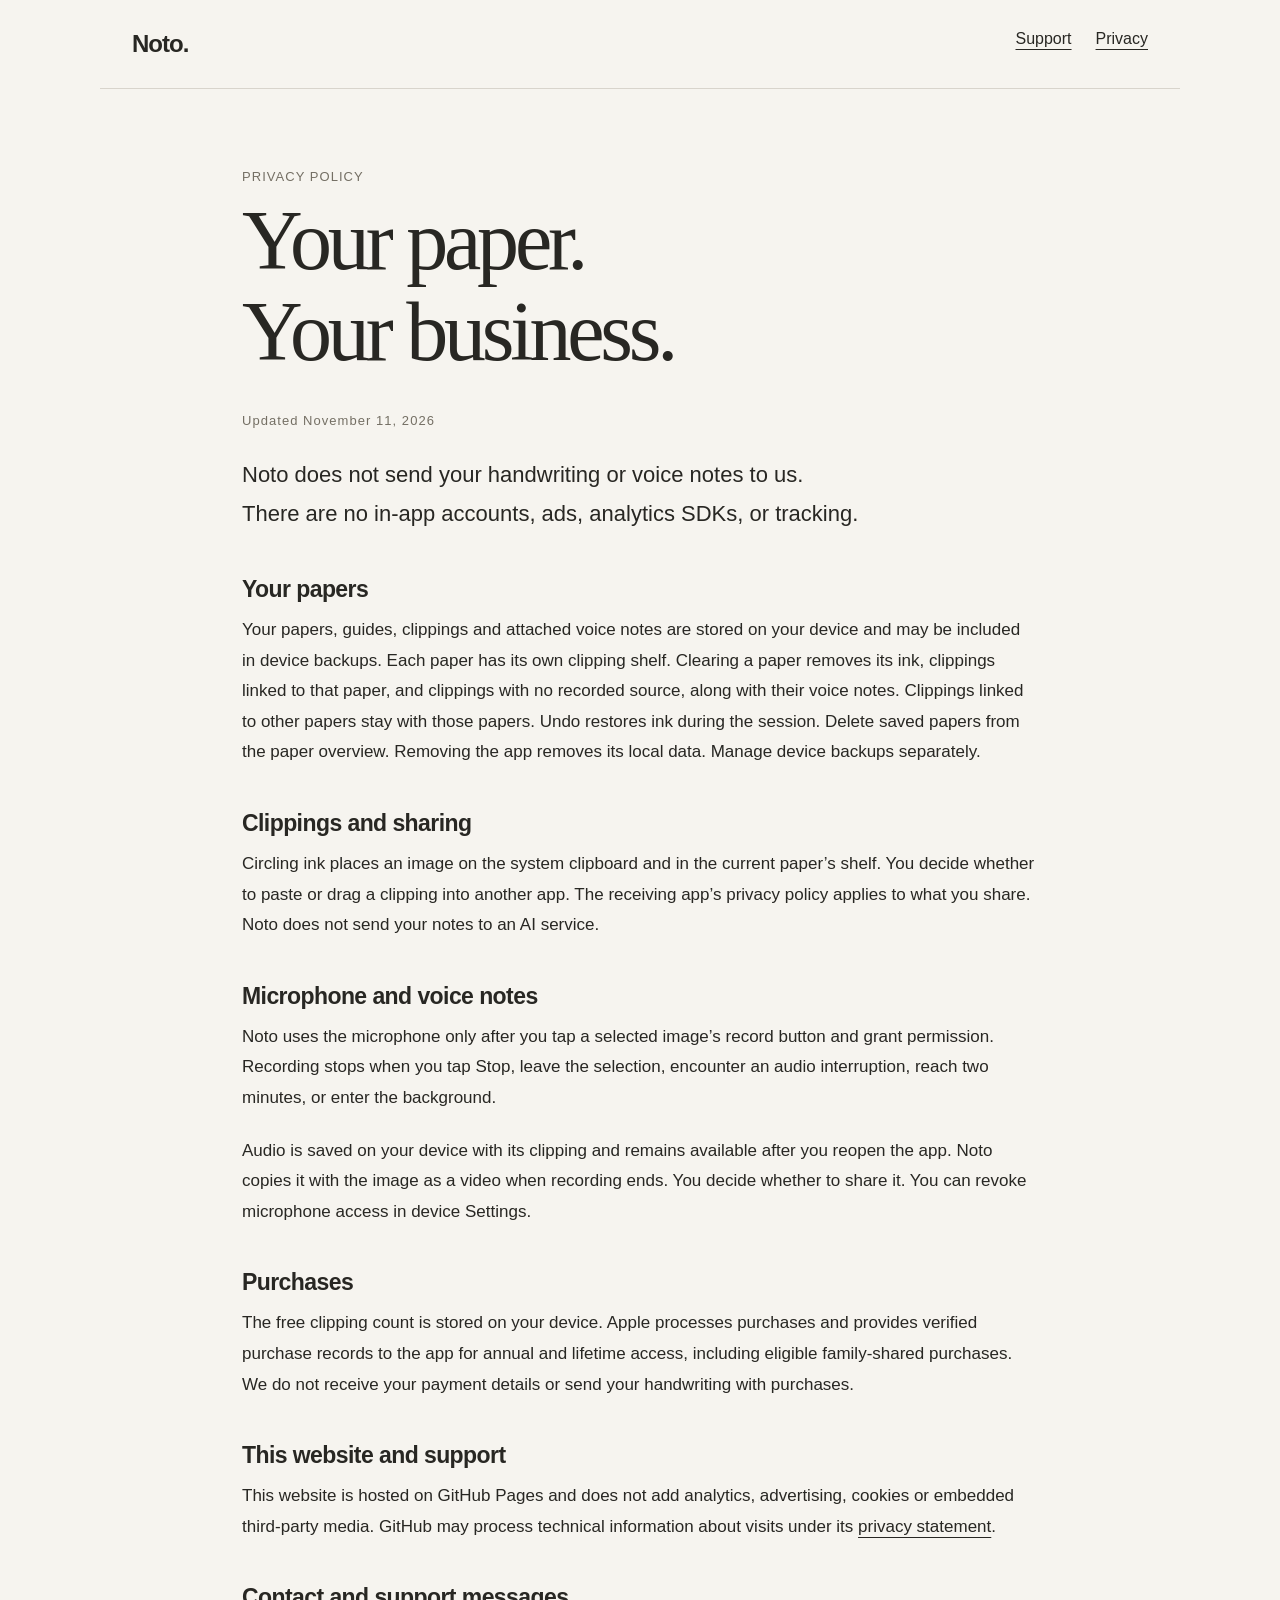
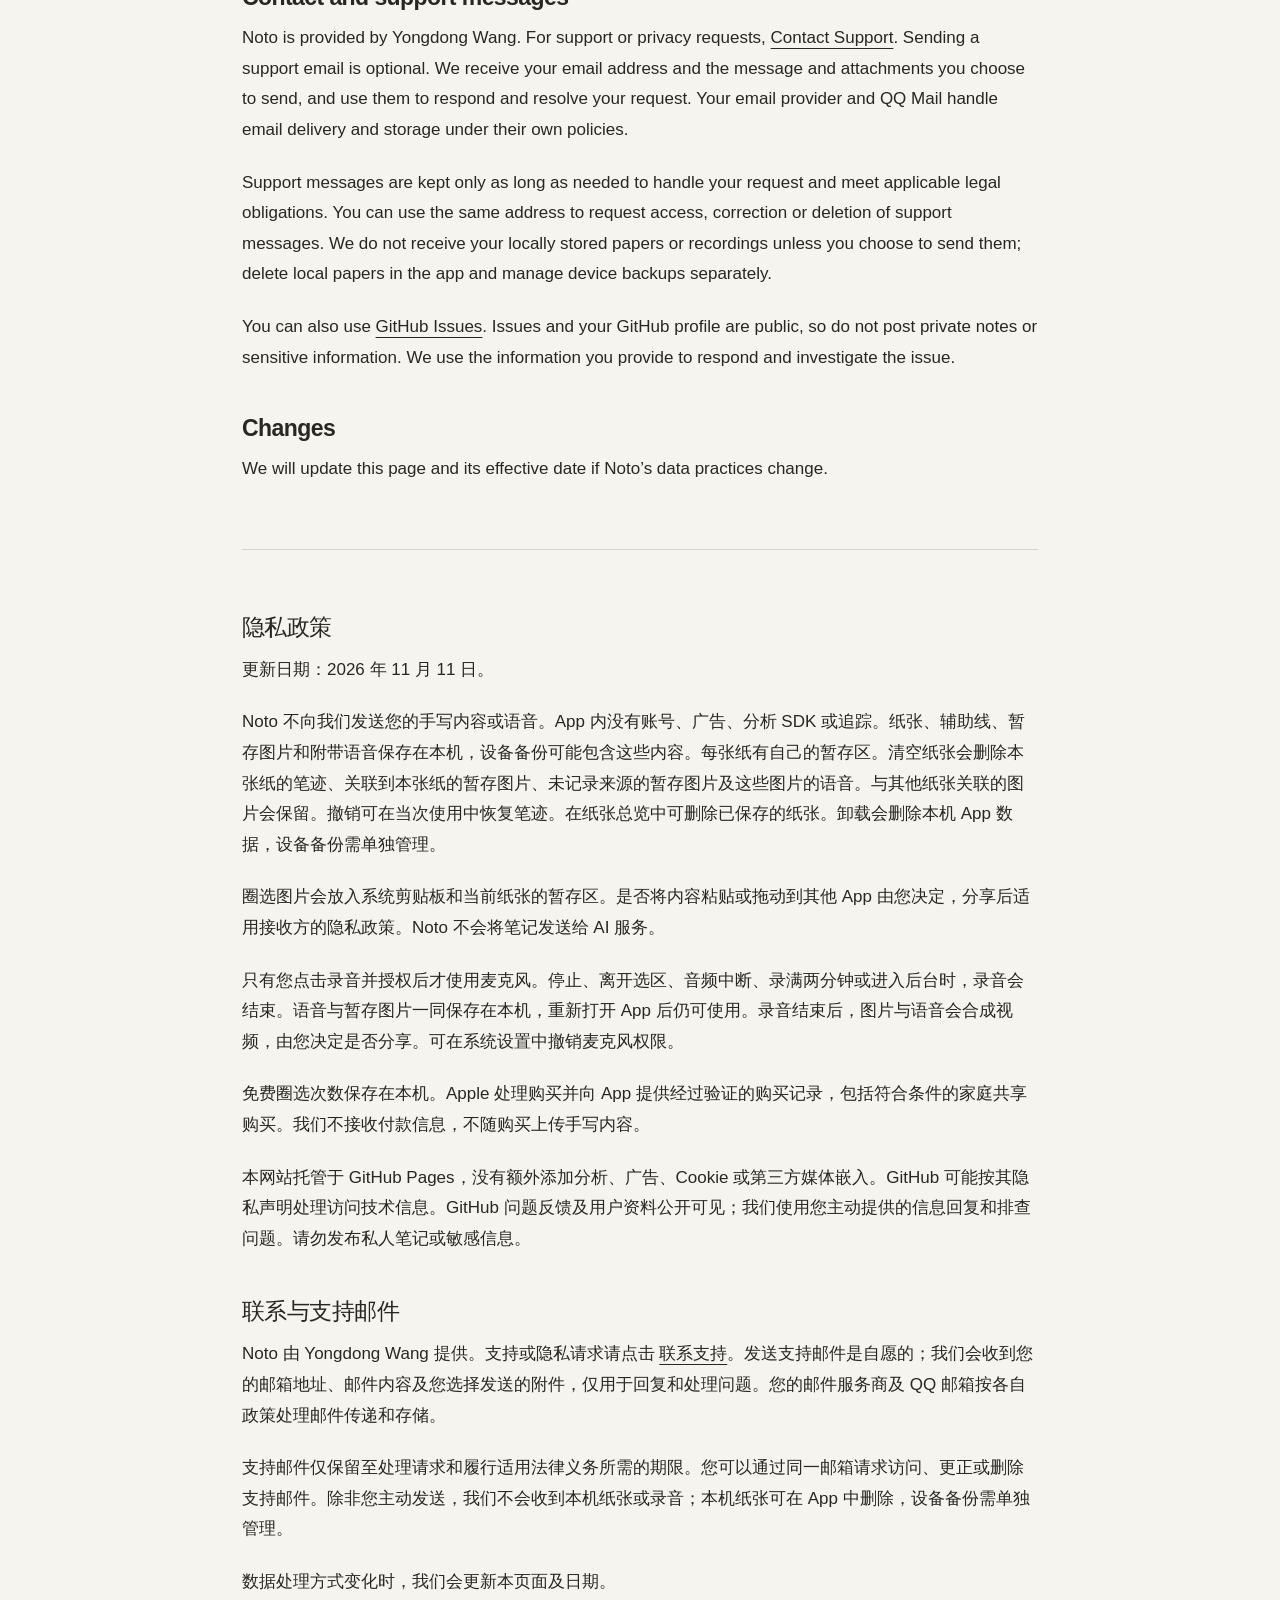
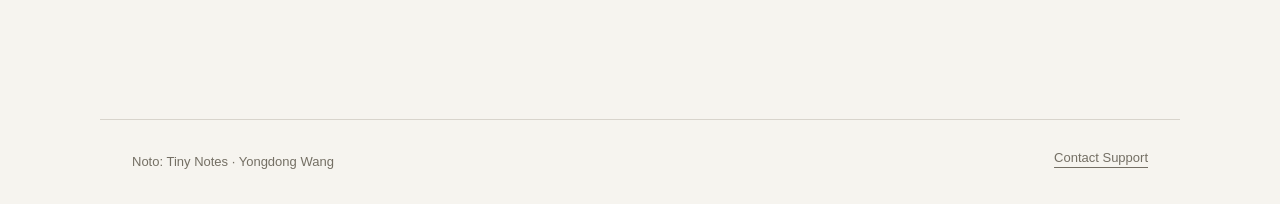
==== commit b94a7858: "Restore Noto privacy policy for StoreKit purchases" ====
--- a/privacy.html
+++ b/privacy.html
@@ -1 +1 @@
-<!doctype html><html lang="en"><head><meta charset="utf-8"><meta name="viewport" content="width=device-width,initial-scale=1"><meta name="description" content="Noto: Tiny Notes — a quiet place to write. Support, help and privacy."><title>Privacy · Noto</title><link rel="stylesheet" href="style.css"></head><body><header><a class="brand" href="index.html">Noto.</a><nav aria-label="Main navigation"><a href="support.html">Support</a><a href="privacy.html">Privacy</a></nav></header><main><div class="eyebrow">PRIVACY POLICY</div><h1>Your paper.<br>Your business.</h1><p class="meta">Updated November 11, 2026</p><p class="lead">Noto does not send your handwriting or voice notes to us. There are no in-app accounts, ads, or advertising tracking.</p><h2>Your papers</h2><p>Your papers, guides, clippings and attached voice notes are stored on your device and may be included in device backups. Each paper has its own clipping shelf. Clearing a paper removes its ink, clippings linked to that paper, and clippings with no recorded source, along with their voice notes. Clippings linked to other papers stay with those papers. Undo restores ink during the session. Delete saved papers from the paper overview. Removing the app removes its local data. Manage device backups separately.</p><h2>Clippings and sharing</h2><p>Circling ink places an image on the system clipboard and in the current paper’s shelf. You decide whether to paste or drag a clipping into another app. The receiving app’s privacy policy applies to what you share. Noto does not send your notes to an AI service.</p><h2>Microphone and voice notes</h2><p>Noto uses the microphone only after you tap a selected image’s record button and grant permission. Recording stops when you tap Stop, leave the selection, encounter an audio interruption, reach two minutes, or enter the background.</p><p>Audio is saved on your device with its clipping and remains available after you reopen the app. Noto copies it with the image as a video when recording ends. You decide whether to share it. You can revoke microphone access in device Settings.</p><h2>Purchases</h2><p>The free clipping count is stored on your device. Apple processes purchases and provides verified purchase records to the app for annual and lifetime access, including eligible family-shared purchases. We do not receive your payment details or send your handwriting with purchases. We use <a href="https://www.revenuecat.com/privacy">RevenueCat</a> to sync and report purchases using Apple purchase history and an anonymous app identifier. RevenueCat processes this information under its privacy policy. You can contact us using the support address below about purchase data or to request deletion.</p><h2>This website and support</h2><p>This website is hosted on GitHub Pages and does not add analytics, advertising, cookies or embedded third-party media. GitHub may process technical information about visits under its <a href="https://docs.github.com/en/site-policy/privacy-policies/github-general-privacy-statement">privacy statement</a>.</p><h2>Contact and support messages</h2><p>Noto is provided by Yongdong Wang. For support or privacy requests, <a href="mailto:3561569467@qq.com?subject=Noto%20Support">Contact Support</a>. Sending a support email is optional. We receive your email address and the message and attachments you choose to send, and use them to respond and resolve your request. Your email provider and QQ Mail handle email delivery and storage under their own policies.</p><p>Support messages are kept only as long as needed to handle your request and meet applicable legal obligations. You can use the same address to request access, correction or deletion of support messages. We do not receive your locally stored papers or recordings unless you choose to send them; delete local papers in the app and manage device backups separately.</p><p>You can also use <a href="https://github.com/mikewang817/noto-support/issues">GitHub Issues</a>. Issues and your GitHub profile are public, so do not post private notes or sensitive information. We use the information you provide to respond and investigate the issue.</p><h2>Changes</h2><p>We will update this page and its effective date if Noto’s data practices change.</p><section class="translation" lang="zh-Hans"><h2>隐私政策</h2><p>更新日期：2026 年 11 月 11 日。</p><p>Noto 不向我们发送您的手写内容或语音。App 内没有账号、广告或广告追踪。纸张、辅助线、暂存图片和附带语音保存在本机，设备备份可能包含这些内容。每张纸有自己的暂存区。清空纸张会删除本张纸的笔迹、关联到本张纸的暂存图片、未记录来源的暂存图片及这些图片的语音。与其他纸张关联的图片会保留。撤销可在当次使用中恢复笔迹。在纸张总览中可删除已保存的纸张。卸载会删除本机 App 数据，设备备份需单独管理。</p><p>圈选图片会放入系统剪贴板和当前纸张的暂存区。是否将内容粘贴或拖动到其他 App 由您决定，分享后适用接收方的隐私政策。Noto 不会将笔记发送给 AI 服务。</p><p>只有您点击录音并授权后才使用麦克风。停止、离开选区、音频中断、录满两分钟或进入后台时，录音会结束。语音与暂存图片一同保存在本机，重新打开 App 后仍可使用。录音结束后，图片与语音会合成视频，由您决定是否分享。可在系统设置中撤销麦克风权限。</p><p>免费圈选次数保存在本机。Apple 处理购买并向 App 提供经过验证的购买记录，包括符合条件的家庭共享购买。我们不接收付款信息，不随购买上传手写内容。我们使用 <a href="https://www.revenuecat.com/privacy">RevenueCat</a>，通过 Apple 购买记录和匿名 App 标识符同步及统计购买。RevenueCat 按其隐私政策处理这些信息。有关购买数据的问题或删除请求，可通过下方支持邮箱联系我们。</p><p>本网站托管于 GitHub Pages，没有额外添加分析、广告、Cookie 或第三方媒体嵌入。GitHub 可能按其隐私声明处理访问技术信息。GitHub 问题反馈及用户资料公开可见；我们使用您主动提供的信息回复和排查问题。请勿发布私人笔记或敏感信息。</p><h2>联系与支持邮件</h2><p>Noto 由 Yongdong Wang 提供。支持或隐私请求请点击 <a href="mailto:3561569467@qq.com?subject=Noto%20Support">联系支持</a>。发送支持邮件是自愿的；我们会收到您的邮箱地址、邮件内容及您选择发送的附件，仅用于回复和处理问题。您的邮件服务商及 QQ 邮箱按各自政策处理邮件传递和存储。</p><p>支持邮件仅保留至处理请求和履行适用法律义务所需的期限。您可以通过同一邮箱请求访问、更正或删除支持邮件。除非您主动发送，我们不会收到本机纸张或录音；本机纸张可在 App 中删除，设备备份需单独管理。</p><p>数据处理方式变化时，我们会更新本页面及日期。</p></section></main><footer><p>Noto: Tiny Notes · Yongdong Wang</p><a href="mailto:3561569467@qq.com?subject=Noto%20Support">Contact Support</a></footer></body></html>+<!doctype html><html lang="en"><head><meta charset="utf-8"><meta name="viewport" content="width=device-width,initial-scale=1"><meta name="description" content="Noto: Tiny Notes — a quiet place to write. Support, help and privacy."><title>Privacy · Noto</title><link rel="stylesheet" href="style.css"></head><body><header><a class="brand" href="index.html">Noto.</a><nav aria-label="Main navigation"><a href="support.html">Support</a><a href="privacy.html">Privacy</a></nav></header><main><div class="eyebrow">PRIVACY POLICY</div><h1>Your paper.<br>Your business.</h1><p class="meta">Updated November 11, 2026</p><p class="lead">Noto does not send your handwriting or voice notes to us. There are no in-app accounts, ads, analytics SDKs, or tracking.</p><h2>Your papers</h2><p>Your papers, guides, clippings and attached voice notes are stored on your device and may be included in device backups. Each paper has its own clipping shelf. Clearing a paper removes its ink, clippings linked to that paper, and clippings with no recorded source, along with their voice notes. Clippings linked to other papers stay with those papers. Undo restores ink during the session. Delete saved papers from the paper overview. Removing the app removes its local data. Manage device backups separately.</p><h2>Clippings and sharing</h2><p>Circling ink places an image on the system clipboard and in the current paper’s shelf. You decide whether to paste or drag a clipping into another app. The receiving app’s privacy policy applies to what you share. Noto does not send your notes to an AI service.</p><h2>Microphone and voice notes</h2><p>Noto uses the microphone only after you tap a selected image’s record button and grant permission. Recording stops when you tap Stop, leave the selection, encounter an audio interruption, reach two minutes, or enter the background.</p><p>Audio is saved on your device with its clipping and remains available after you reopen the app. Noto copies it with the image as a video when recording ends. You decide whether to share it. You can revoke microphone access in device Settings.</p><h2>Purchases</h2><p>The free clipping count is stored on your device. Apple processes purchases and provides verified purchase records to the app for annual and lifetime access, including eligible family-shared purchases. We do not receive your payment details or send your handwriting with purchases.</p><h2>This website and support</h2><p>This website is hosted on GitHub Pages and does not add analytics, advertising, cookies or embedded third-party media. GitHub may process technical information about visits under its <a href="https://docs.github.com/en/site-policy/privacy-policies/github-general-privacy-statement">privacy statement</a>.</p><h2>Contact and support messages</h2><p>Noto is provided by Yongdong Wang. For support or privacy requests, <a href="mailto:3561569467@qq.com?subject=Noto%20Support">Contact Support</a>. Sending a support email is optional. We receive your email address and the message and attachments you choose to send, and use them to respond and resolve your request. Your email provider and QQ Mail handle email delivery and storage under their own policies.</p><p>Support messages are kept only as long as needed to handle your request and meet applicable legal obligations. You can use the same address to request access, correction or deletion of support messages. We do not receive your locally stored papers or recordings unless you choose to send them; delete local papers in the app and manage device backups separately.</p><p>You can also use <a href="https://github.com/mikewang817/noto-support/issues">GitHub Issues</a>. Issues and your GitHub profile are public, so do not post private notes or sensitive information. We use the information you provide to respond and investigate the issue.</p><h2>Changes</h2><p>We will update this page and its effective date if Noto’s data practices change.</p><section class="translation" lang="zh-Hans"><h2>隐私政策</h2><p>更新日期：2026 年 11 月 11 日。</p><p>Noto 不向我们发送您的手写内容或语音。App 内没有账号、广告、分析 SDK 或追踪。纸张、辅助线、暂存图片和附带语音保存在本机，设备备份可能包含这些内容。每张纸有自己的暂存区。清空纸张会删除本张纸的笔迹、关联到本张纸的暂存图片、未记录来源的暂存图片及这些图片的语音。与其他纸张关联的图片会保留。撤销可在当次使用中恢复笔迹。在纸张总览中可删除已保存的纸张。卸载会删除本机 App 数据，设备备份需单独管理。</p><p>圈选图片会放入系统剪贴板和当前纸张的暂存区。是否将内容粘贴或拖动到其他 App 由您决定，分享后适用接收方的隐私政策。Noto 不会将笔记发送给 AI 服务。</p><p>只有您点击录音并授权后才使用麦克风。停止、离开选区、音频中断、录满两分钟或进入后台时，录音会结束。语音与暂存图片一同保存在本机，重新打开 App 后仍可使用。录音结束后，图片与语音会合成视频，由您决定是否分享。可在系统设置中撤销麦克风权限。</p><p>免费圈选次数保存在本机。Apple 处理购买并向 App 提供经过验证的购买记录，包括符合条件的家庭共享购买。我们不接收付款信息，不随购买上传手写内容。</p><p>本网站托管于 GitHub Pages，没有额外添加分析、广告、Cookie 或第三方媒体嵌入。GitHub 可能按其隐私声明处理访问技术信息。GitHub 问题反馈及用户资料公开可见；我们使用您主动提供的信息回复和排查问题。请勿发布私人笔记或敏感信息。</p><h2>联系与支持邮件</h2><p>Noto 由 Yongdong Wang 提供。支持或隐私请求请点击 <a href="mailto:3561569467@qq.com?subject=Noto%20Support">联系支持</a>。发送支持邮件是自愿的；我们会收到您的邮箱地址、邮件内容及您选择发送的附件，仅用于回复和处理问题。您的邮件服务商及 QQ 邮箱按各自政策处理邮件传递和存储。</p><p>支持邮件仅保留至处理请求和履行适用法律义务所需的期限。您可以通过同一邮箱请求访问、更正或删除支持邮件。除非您主动发送，我们不会收到本机纸张或录音；本机纸张可在 App 中删除，设备备份需单独管理。</p><p>数据处理方式变化时，我们会更新本页面及日期。</p></section></main><footer><p>Noto: Tiny Notes · Yongdong Wang</p><a href="mailto:3561569467@qq.com?subject=Noto%20Support">Contact Support</a></footer></body></html>
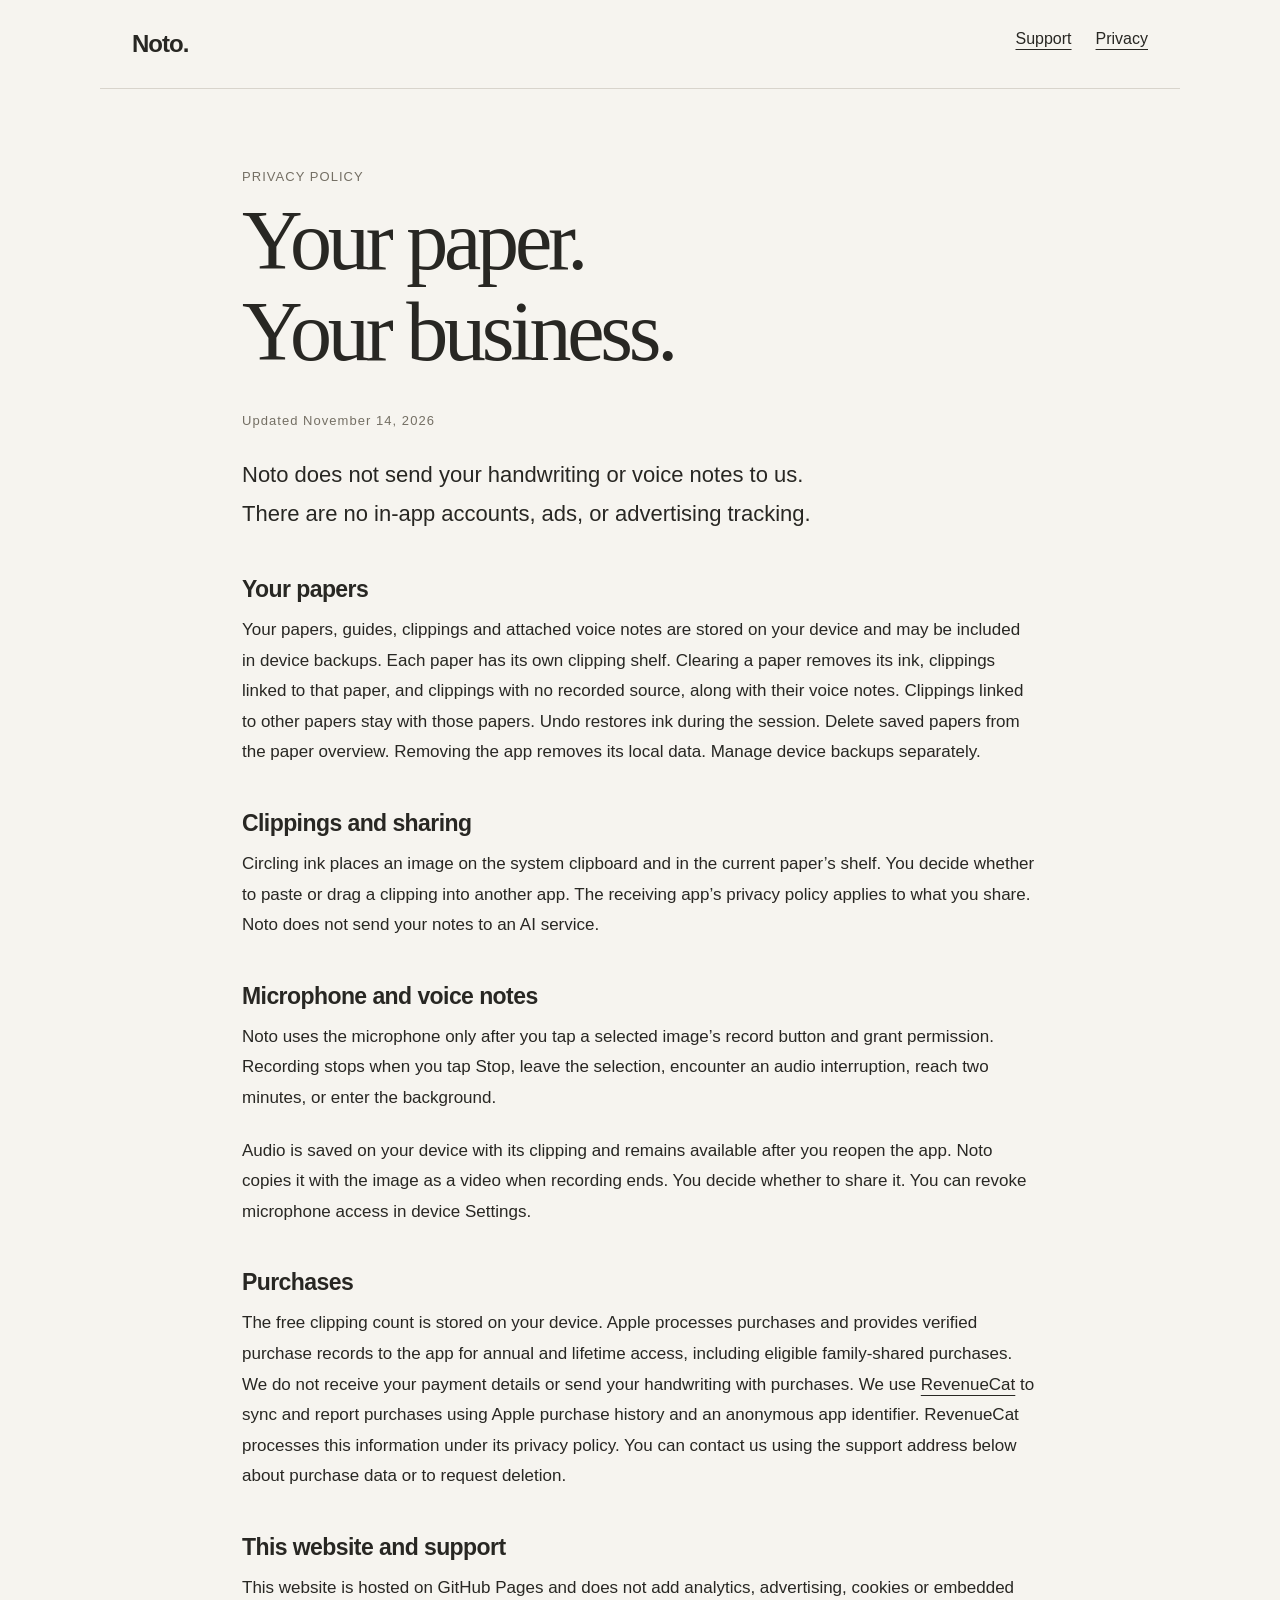
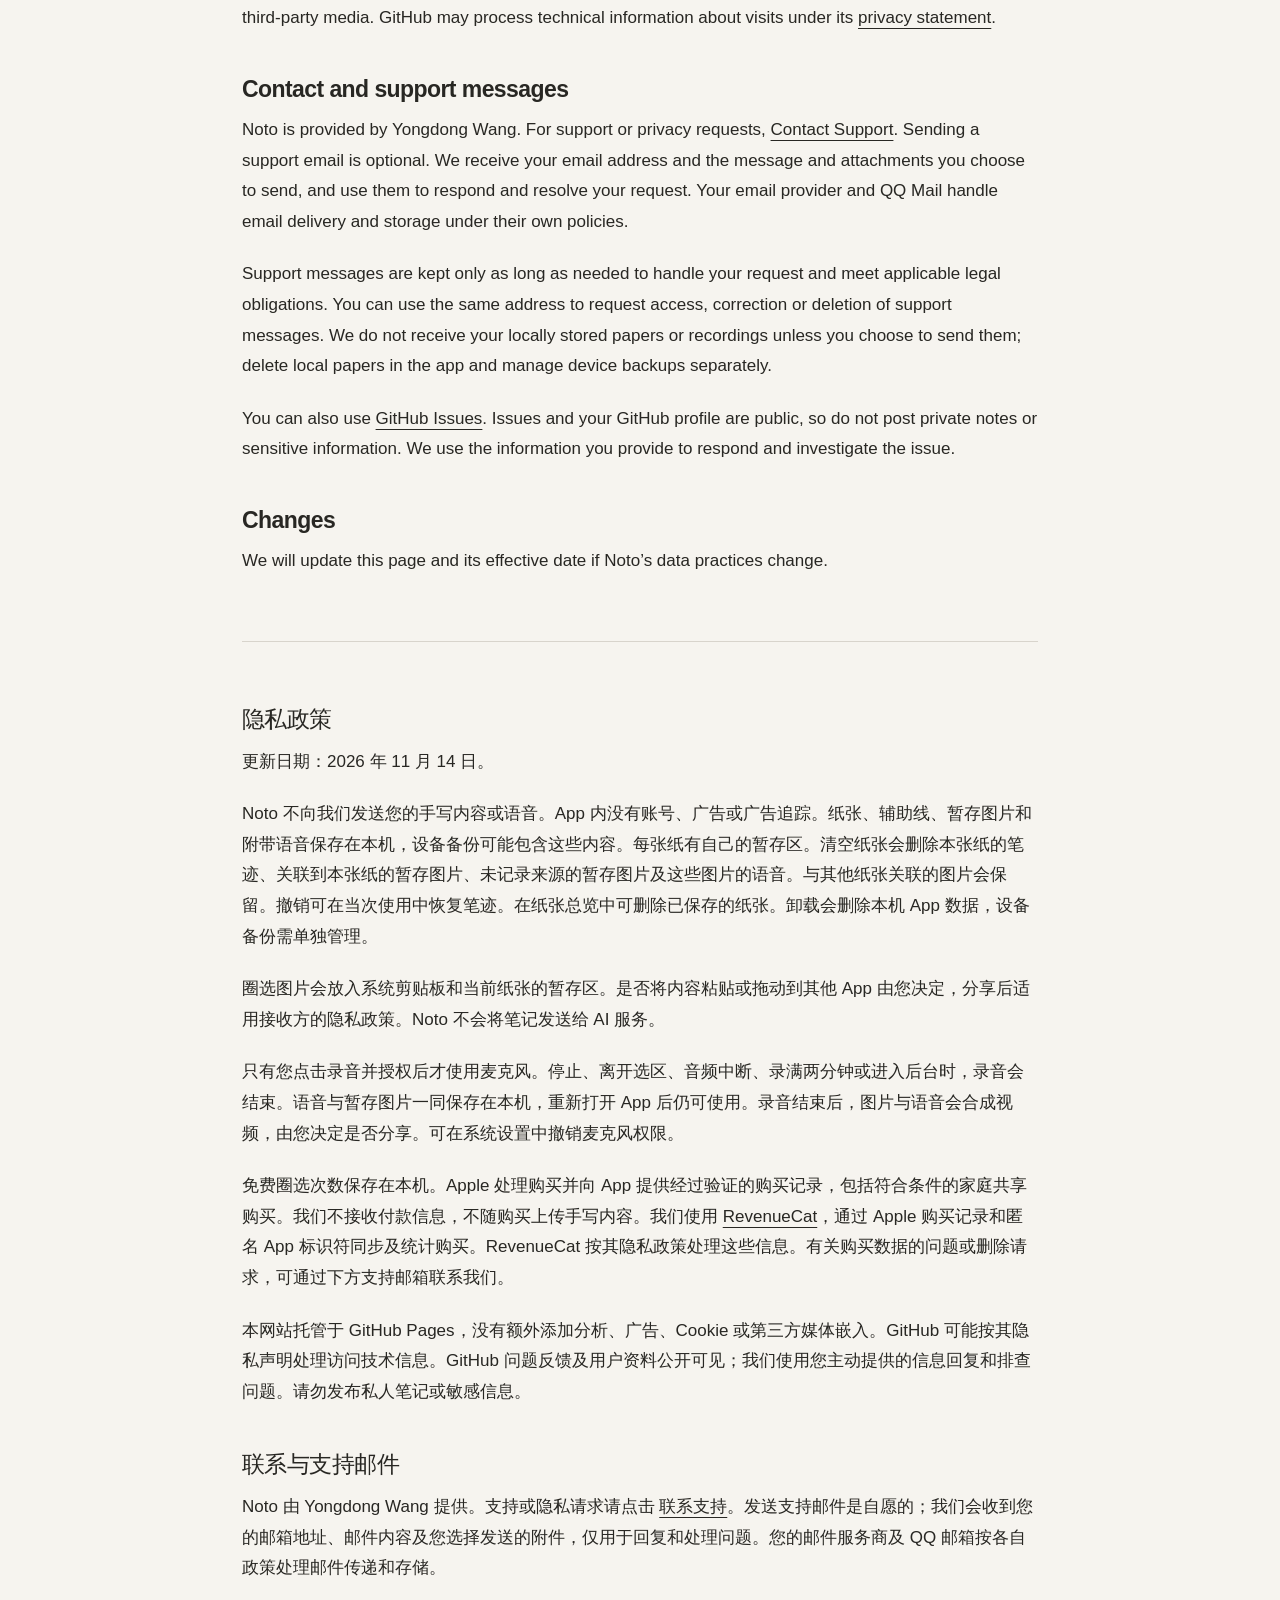
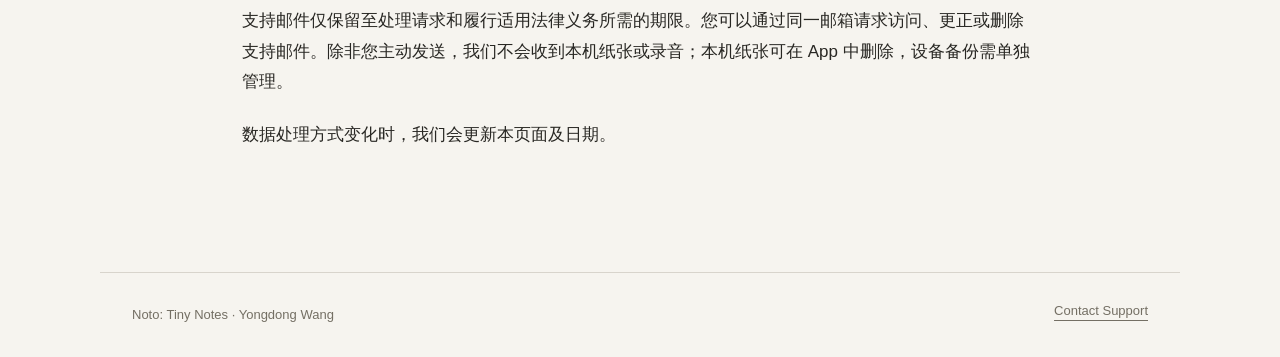
==== commit 7a7c30a6: "Disclose RevenueCat purchase verification and analytics" ====
--- a/privacy.html
+++ b/privacy.html
@@ -1 +1 @@
-<!doctype html><html lang="en"><head><meta charset="utf-8"><meta name="viewport" content="width=device-width,initial-scale=1"><meta name="description" content="Noto: Tiny Notes — a quiet place to write. Support, help and privacy."><title>Privacy · Noto</title><link rel="stylesheet" href="style.css"></head><body><header><a class="brand" href="index.html">Noto.</a><nav aria-label="Main navigation"><a href="support.html">Support</a><a href="privacy.html">Privacy</a></nav></header><main><div class="eyebrow">PRIVACY POLICY</div><h1>Your paper.<br>Your business.</h1><p class="meta">Updated November 11, 2026</p><p class="lead">Noto does not send your handwriting or voice notes to us. There are no in-app accounts, ads, analytics SDKs, or tracking.</p><h2>Your papers</h2><p>Your papers, guides, clippings and attached voice notes are stored on your device and may be included in device backups. Each paper has its own clipping shelf. Clearing a paper removes its ink, clippings linked to that paper, and clippings with no recorded source, along with their voice notes. Clippings linked to other papers stay with those papers. Undo restores ink during the session. Delete saved papers from the paper overview. Removing the app removes its local data. Manage device backups separately.</p><h2>Clippings and sharing</h2><p>Circling ink places an image on the system clipboard and in the current paper’s shelf. You decide whether to paste or drag a clipping into another app. The receiving app’s privacy policy applies to what you share. Noto does not send your notes to an AI service.</p><h2>Microphone and voice notes</h2><p>Noto uses the microphone only after you tap a selected image’s record button and grant permission. Recording stops when you tap Stop, leave the selection, encounter an audio interruption, reach two minutes, or enter the background.</p><p>Audio is saved on your device with its clipping and remains available after you reopen the app. Noto copies it with the image as a video when recording ends. You decide whether to share it. You can revoke microphone access in device Settings.</p><h2>Purchases</h2><p>The free clipping count is stored on your device. Apple processes purchases and provides verified purchase records to the app for annual and lifetime access, including eligible family-shared purchases. We do not receive your payment details or send your handwriting with purchases.</p><h2>This website and support</h2><p>This website is hosted on GitHub Pages and does not add analytics, advertising, cookies or embedded third-party media. GitHub may process technical information about visits under its <a href="https://docs.github.com/en/site-policy/privacy-policies/github-general-privacy-statement">privacy statement</a>.</p><h2>Contact and support messages</h2><p>Noto is provided by Yongdong Wang. For support or privacy requests, <a href="mailto:3561569467@qq.com?subject=Noto%20Support">Contact Support</a>. Sending a support email is optional. We receive your email address and the message and attachments you choose to send, and use them to respond and resolve your request. Your email provider and QQ Mail handle email delivery and storage under their own policies.</p><p>Support messages are kept only as long as needed to handle your request and meet applicable legal obligations. You can use the same address to request access, correction or deletion of support messages. We do not receive your locally stored papers or recordings unless you choose to send them; delete local papers in the app and manage device backups separately.</p><p>You can also use <a href="https://github.com/mikewang817/noto-support/issues">GitHub Issues</a>. Issues and your GitHub profile are public, so do not post private notes or sensitive information. We use the information you provide to respond and investigate the issue.</p><h2>Changes</h2><p>We will update this page and its effective date if Noto’s data practices change.</p><section class="translation" lang="zh-Hans"><h2>隐私政策</h2><p>更新日期：2026 年 11 月 11 日。</p><p>Noto 不向我们发送您的手写内容或语音。App 内没有账号、广告、分析 SDK 或追踪。纸张、辅助线、暂存图片和附带语音保存在本机，设备备份可能包含这些内容。每张纸有自己的暂存区。清空纸张会删除本张纸的笔迹、关联到本张纸的暂存图片、未记录来源的暂存图片及这些图片的语音。与其他纸张关联的图片会保留。撤销可在当次使用中恢复笔迹。在纸张总览中可删除已保存的纸张。卸载会删除本机 App 数据，设备备份需单独管理。</p><p>圈选图片会放入系统剪贴板和当前纸张的暂存区。是否将内容粘贴或拖动到其他 App 由您决定，分享后适用接收方的隐私政策。Noto 不会将笔记发送给 AI 服务。</p><p>只有您点击录音并授权后才使用麦克风。停止、离开选区、音频中断、录满两分钟或进入后台时，录音会结束。语音与暂存图片一同保存在本机，重新打开 App 后仍可使用。录音结束后，图片与语音会合成视频，由您决定是否分享。可在系统设置中撤销麦克风权限。</p><p>免费圈选次数保存在本机。Apple 处理购买并向 App 提供经过验证的购买记录，包括符合条件的家庭共享购买。我们不接收付款信息，不随购买上传手写内容。</p><p>本网站托管于 GitHub Pages，没有额外添加分析、广告、Cookie 或第三方媒体嵌入。GitHub 可能按其隐私声明处理访问技术信息。GitHub 问题反馈及用户资料公开可见；我们使用您主动提供的信息回复和排查问题。请勿发布私人笔记或敏感信息。</p><h2>联系与支持邮件</h2><p>Noto 由 Yongdong Wang 提供。支持或隐私请求请点击 <a href="mailto:3561569467@qq.com?subject=Noto%20Support">联系支持</a>。发送支持邮件是自愿的；我们会收到您的邮箱地址、邮件内容及您选择发送的附件，仅用于回复和处理问题。您的邮件服务商及 QQ 邮箱按各自政策处理邮件传递和存储。</p><p>支持邮件仅保留至处理请求和履行适用法律义务所需的期限。您可以通过同一邮箱请求访问、更正或删除支持邮件。除非您主动发送，我们不会收到本机纸张或录音；本机纸张可在 App 中删除，设备备份需单独管理。</p><p>数据处理方式变化时，我们会更新本页面及日期。</p></section></main><footer><p>Noto: Tiny Notes · Yongdong Wang</p><a href="mailto:3561569467@qq.com?subject=Noto%20Support">Contact Support</a></footer></body></html>+<!doctype html><html lang="en"><head><meta charset="utf-8"><meta name="viewport" content="width=device-width,initial-scale=1"><meta name="description" content="Noto: Tiny Notes — a quiet place to write. Support, help and privacy."><title>Privacy · Noto</title><link rel="stylesheet" href="style.css"></head><body><header><a class="brand" href="index.html">Noto.</a><nav aria-label="Main navigation"><a href="support.html">Support</a><a href="privacy.html">Privacy</a></nav></header><main><div class="eyebrow">PRIVACY POLICY</div><h1>Your paper.<br>Your business.</h1><p class="meta">Updated November 14, 2026</p><p class="lead">Noto does not send your handwriting or voice notes to us. There are no in-app accounts, ads, or advertising tracking.</p><h2>Your papers</h2><p>Your papers, guides, clippings and attached voice notes are stored on your device and may be included in device backups. Each paper has its own clipping shelf. Clearing a paper removes its ink, clippings linked to that paper, and clippings with no recorded source, along with their voice notes. Clippings linked to other papers stay with those papers. Undo restores ink during the session. Delete saved papers from the paper overview. Removing the app removes its local data. Manage device backups separately.</p><h2>Clippings and sharing</h2><p>Circling ink places an image on the system clipboard and in the current paper’s shelf. You decide whether to paste or drag a clipping into another app. The receiving app’s privacy policy applies to what you share. Noto does not send your notes to an AI service.</p><h2>Microphone and voice notes</h2><p>Noto uses the microphone only after you tap a selected image’s record button and grant permission. Recording stops when you tap Stop, leave the selection, encounter an audio interruption, reach two minutes, or enter the background.</p><p>Audio is saved on your device with its clipping and remains available after you reopen the app. Noto copies it with the image as a video when recording ends. You decide whether to share it. You can revoke microphone access in device Settings.</p><h2>Purchases</h2><p>The free clipping count is stored on your device. Apple processes purchases and provides verified purchase records to the app for annual and lifetime access, including eligible family-shared purchases. We do not receive your payment details or send your handwriting with purchases. We use <a href="https://www.revenuecat.com/privacy">RevenueCat</a> to sync and report purchases using Apple purchase history and an anonymous app identifier. RevenueCat processes this information under its privacy policy. You can contact us using the support address below about purchase data or to request deletion.</p><h2>This website and support</h2><p>This website is hosted on GitHub Pages and does not add analytics, advertising, cookies or embedded third-party media. GitHub may process technical information about visits under its <a href="https://docs.github.com/en/site-policy/privacy-policies/github-general-privacy-statement">privacy statement</a>.</p><h2>Contact and support messages</h2><p>Noto is provided by Yongdong Wang. For support or privacy requests, <a href="mailto:3561569467@qq.com?subject=Noto%20Support">Contact Support</a>. Sending a support email is optional. We receive your email address and the message and attachments you choose to send, and use them to respond and resolve your request. Your email provider and QQ Mail handle email delivery and storage under their own policies.</p><p>Support messages are kept only as long as needed to handle your request and meet applicable legal obligations. You can use the same address to request access, correction or deletion of support messages. We do not receive your locally stored papers or recordings unless you choose to send them; delete local papers in the app and manage device backups separately.</p><p>You can also use <a href="https://github.com/mikewang817/noto-support/issues">GitHub Issues</a>. Issues and your GitHub profile are public, so do not post private notes or sensitive information. We use the information you provide to respond and investigate the issue.</p><h2>Changes</h2><p>We will update this page and its effective date if Noto’s data practices change.</p><section class="translation" lang="zh-Hans"><h2>隐私政策</h2><p>更新日期：2026 年 11 月 14 日。</p><p>Noto 不向我们发送您的手写内容或语音。App 内没有账号、广告或广告追踪。纸张、辅助线、暂存图片和附带语音保存在本机，设备备份可能包含这些内容。每张纸有自己的暂存区。清空纸张会删除本张纸的笔迹、关联到本张纸的暂存图片、未记录来源的暂存图片及这些图片的语音。与其他纸张关联的图片会保留。撤销可在当次使用中恢复笔迹。在纸张总览中可删除已保存的纸张。卸载会删除本机 App 数据，设备备份需单独管理。</p><p>圈选图片会放入系统剪贴板和当前纸张的暂存区。是否将内容粘贴或拖动到其他 App 由您决定，分享后适用接收方的隐私政策。Noto 不会将笔记发送给 AI 服务。</p><p>只有您点击录音并授权后才使用麦克风。停止、离开选区、音频中断、录满两分钟或进入后台时，录音会结束。语音与暂存图片一同保存在本机，重新打开 App 后仍可使用。录音结束后，图片与语音会合成视频，由您决定是否分享。可在系统设置中撤销麦克风权限。</p><p>免费圈选次数保存在本机。Apple 处理购买并向 App 提供经过验证的购买记录，包括符合条件的家庭共享购买。我们不接收付款信息，不随购买上传手写内容。我们使用 <a href="https://www.revenuecat.com/privacy">RevenueCat</a>，通过 Apple 购买记录和匿名 App 标识符同步及统计购买。RevenueCat 按其隐私政策处理这些信息。有关购买数据的问题或删除请求，可通过下方支持邮箱联系我们。</p><p>本网站托管于 GitHub Pages，没有额外添加分析、广告、Cookie 或第三方媒体嵌入。GitHub 可能按其隐私声明处理访问技术信息。GitHub 问题反馈及用户资料公开可见；我们使用您主动提供的信息回复和排查问题。请勿发布私人笔记或敏感信息。</p><h2>联系与支持邮件</h2><p>Noto 由 Yongdong Wang 提供。支持或隐私请求请点击 <a href="mailto:3561569467@qq.com?subject=Noto%20Support">联系支持</a>。发送支持邮件是自愿的；我们会收到您的邮箱地址、邮件内容及您选择发送的附件，仅用于回复和处理问题。您的邮件服务商及 QQ 邮箱按各自政策处理邮件传递和存储。</p><p>支持邮件仅保留至处理请求和履行适用法律义务所需的期限。您可以通过同一邮箱请求访问、更正或删除支持邮件。除非您主动发送，我们不会收到本机纸张或录音；本机纸张可在 App 中删除，设备备份需单独管理。</p><p>数据处理方式变化时，我们会更新本页面及日期。</p></section></main><footer><p>Noto: Tiny Notes · Yongdong Wang</p><a href="mailto:3561569467@qq.com?subject=Noto%20Support">Contact Support</a></footer></body></html>
